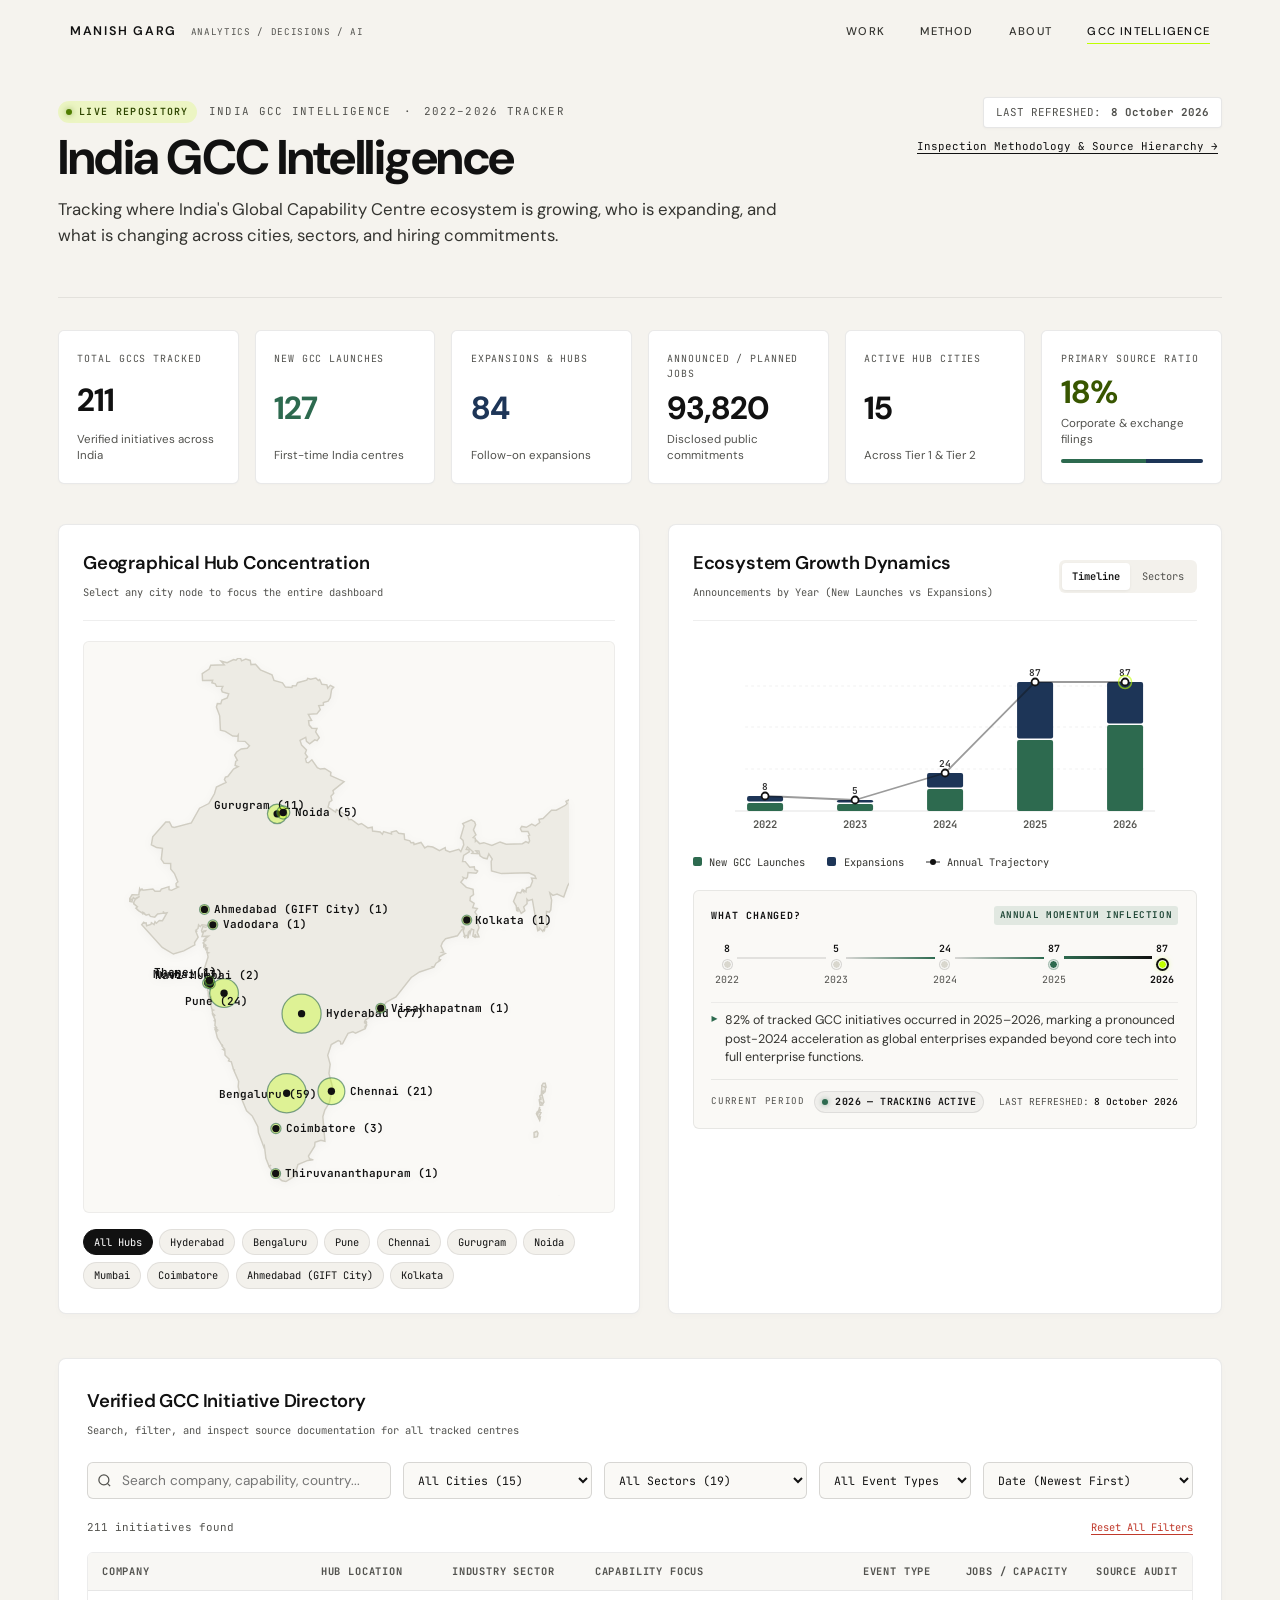
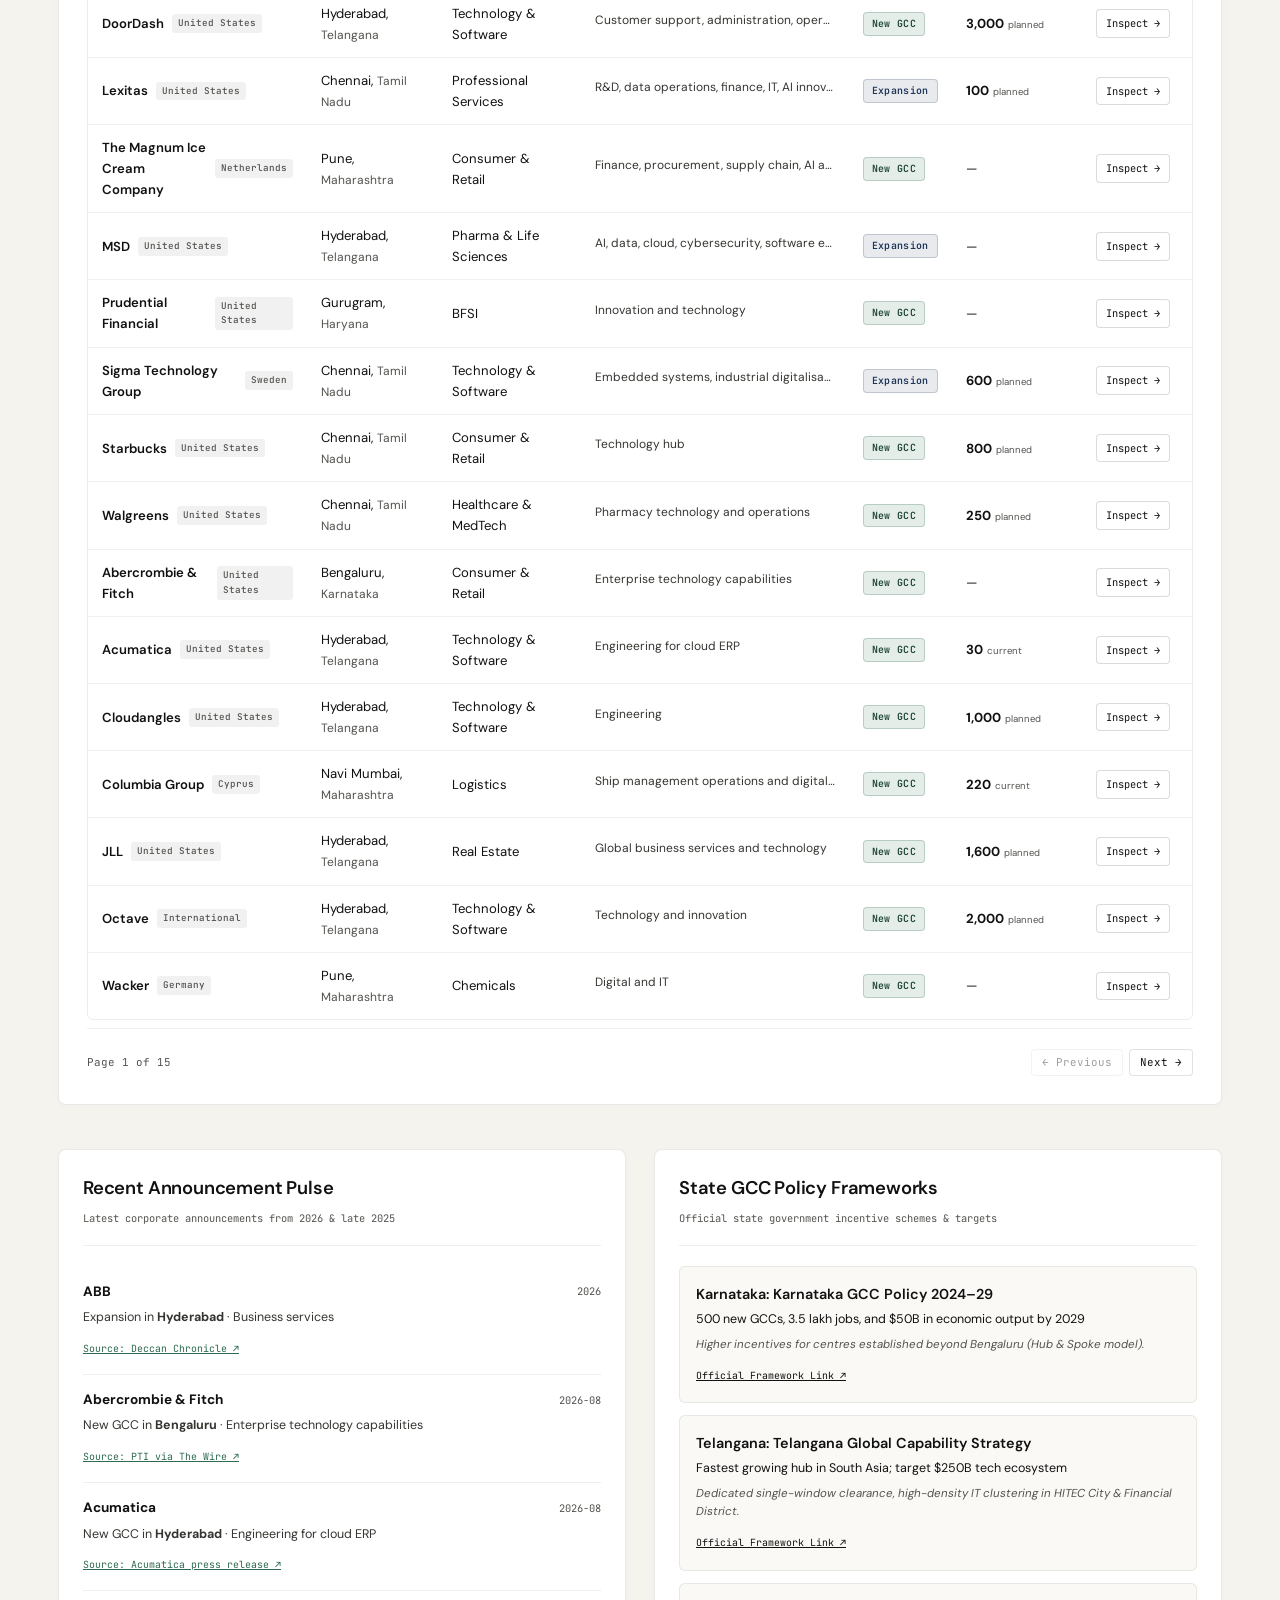
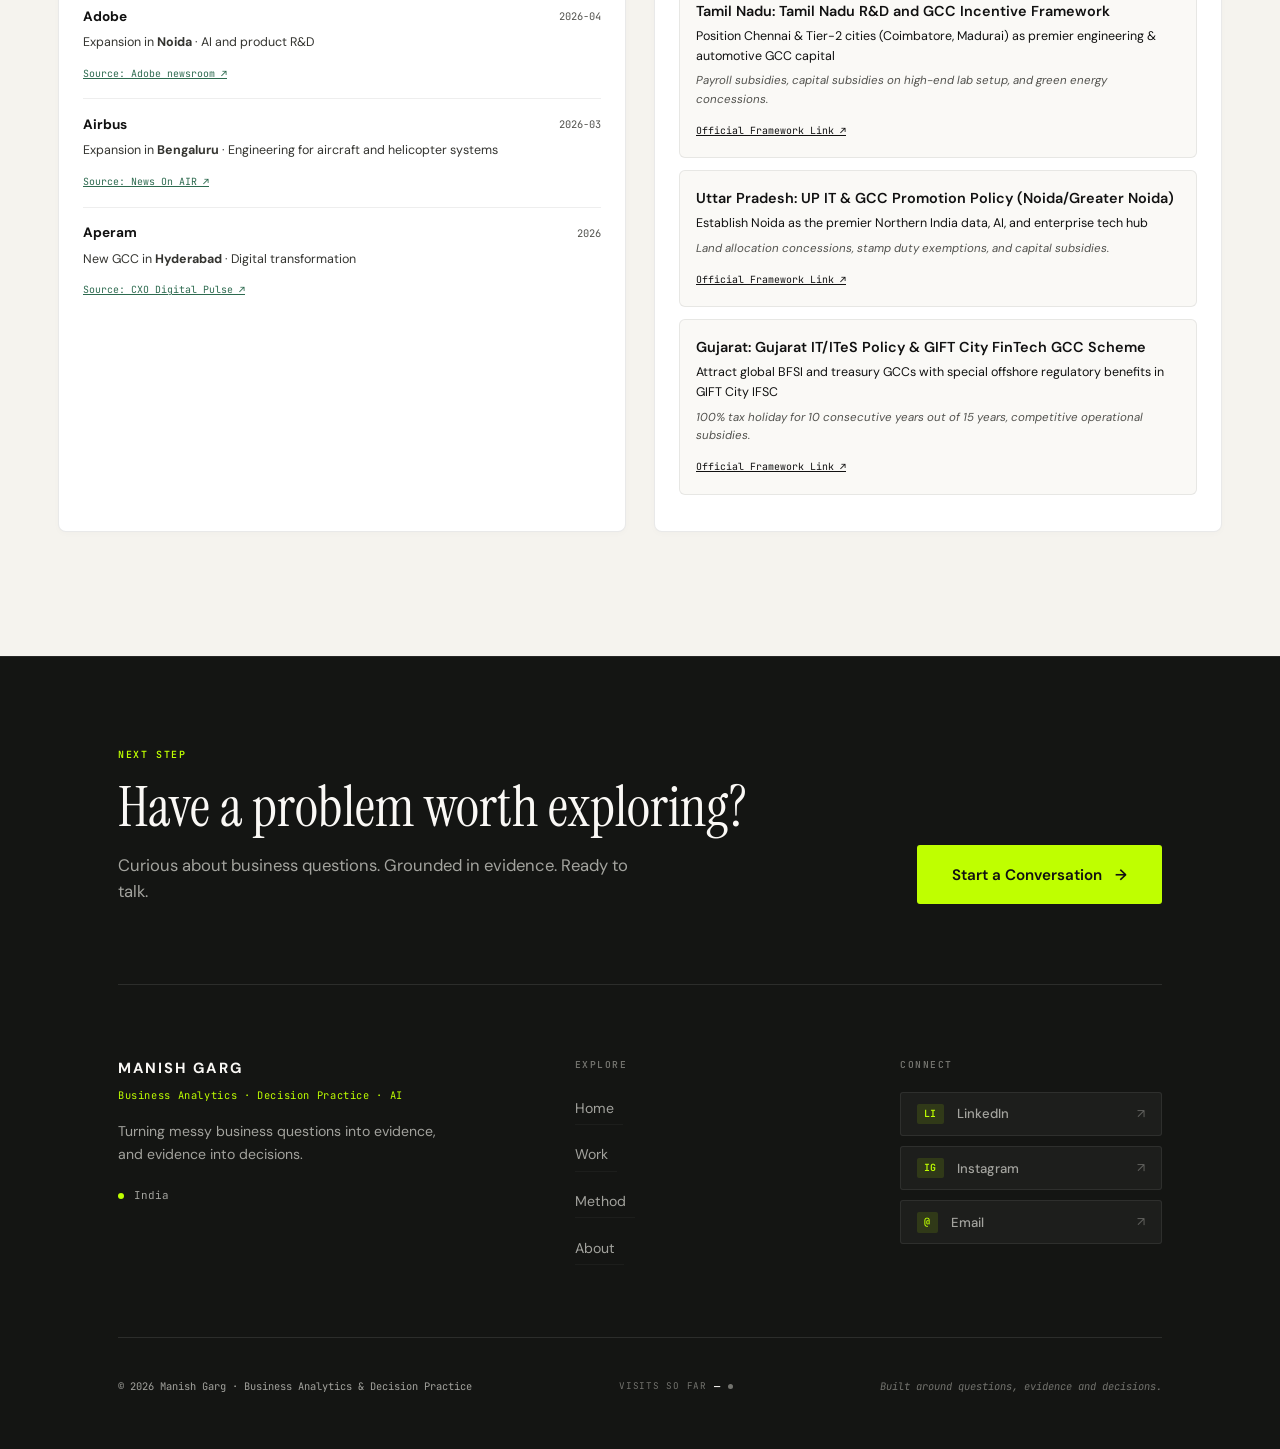
==== gcc-tracker/index.html @ 596c86d4 "Add India GCC Intelligence platform with interactive tracker and automated pipeline" ====
<!DOCTYPE html>
<html lang="en">
<head>
    <meta charset="UTF-8">
    <meta name="viewport" content="width=device-width, initial-scale=1.0">
    <title>India GCC Intelligence | GCC Tracker — Manish Garg</title>
    <meta name="description" content="Explore India's GCC growth, expansion activity, cities, companies, industries and reported hiring through a source-backed intelligence dashboard.">
    <meta name="author" content="Manish Garg">
    <meta property="og:title" content="India GCC Intelligence | GCC Tracker — Manish Garg">
    <meta property="og:description" content="Explore India's GCC growth, expansion activity, cities, companies, industries and reported hiring through a source-backed intelligence dashboard.">
    <meta property="og:type" content="website">

    <!-- Design System Typography -->
    <link rel="preconnect" href="https://fonts.googleapis.com">
    <link rel="preconnect" href="https://fonts.gstatic.com" crossorigin>
    <link href="https://fonts.googleapis.com/css2?family=DM+Sans:ital,opsz,wght@0,9..40,300..700;1,9..40,300..700&family=Instrument+Serif:ital@0;1&family=JetBrains+Mono:wght@400;500;600&display=swap" rel="stylesheet">

    <!-- Global Portfolio Tokens & Navigation -->
    <link rel="stylesheet" href="../styles.css?v=2.2">
    <!-- Scoped GCC Intelligence Product Stylesheet -->
    <link rel="stylesheet" href="gcc-tracker.css">
</head>
<body data-page="gcc-tracker">

    <!-- ===== NAVIGATION ===== -->
    <nav class="nav" id="nav" role="navigation" aria-label="Main navigation">
        <div class="nav-inner">
            <div class="nav-brand">
                <a href="../index.html" class="nav-name">MANISH GARG</a>
                <span class="nav-tag">ANALYTICS / DECISIONS / AI</span>
            </div>
            <button class="nav-toggle" id="navToggle" aria-label="Toggle menu" aria-expanded="false">
                <span></span><span></span>
            </button>
            <div class="nav-links" id="navLinks">
                <a href="../work.html" class="nav-link" data-page="work">WORK</a>
                <a href="../method.html" class="nav-link" data-page="method">METHOD</a>
                <a href="../about.html" class="nav-link" data-page="about">ABOUT</a>
                <a href="../gcc-tracker.html" class="nav-link active" data-page="gcc-tracker" aria-current="page">GCC INTELLIGENCE</a>
            </div>
        </div>
    </nav>

    <!-- ===== GCC INTELLIGENCE DASHBOARD ===== -->
    <main class="gcc-page">
        <div class="gcc-shell">
            
            <!-- Dashboard Header -->
            <header class="gcc-header">
                <div class="gcc-header-top">
                    <div>
                        <div class="gcc-kicker-group">
                            <span class="gcc-beacon">
                                <span class="gcc-beacon-dot"></span>
                                LIVE REPOSITORY
                            </span>
                            <span>INDIA GCC INTELLIGENCE</span>
                            <span>·</span>
                            <span>2022–2026 TRACKER</span>
                        </div>
                        <h1 class="gcc-title">India GCC Intelligence</h1>
                        <p class="gcc-lead">
                            Tracking where India's Global Capability Centre ecosystem is growing, who is expanding, and what is changing across cities, sectors, and hiring commitments.
                        </p>
                    </div>

                    <div class="gcc-header-meta">
                        <div class="gcc-refresh-badge">
                            <span>LAST REFRESHED:</span>
                            <strong id="gccRefreshDate">8 October 2026</strong>
                        </div>
                        <button type="button" class="gcc-transparency-btn" id="gccOpenMethodBtn">
                            Inspection Methodology & Source Hierarchy →
                        </button>
                    </div>
                </div>
            </header>

            <!-- Executive KPI Area -->
            <section class="gcc-kpi-grid" aria-label="Executive Key Performance Indicators">
                <div class="gcc-kpi-card">
                    <span class="gcc-kpi-label">Total GCCs Tracked</span>
                    <div class="gcc-kpi-num" id="gccKpiTotal">—</div>
                    <span class="gcc-kpi-sub">Verified initiatives across India</span>
                </div>

                <div class="gcc-kpi-card">
                    <span class="gcc-kpi-label">New GCC Launches</span>
                    <div class="gcc-kpi-num" id="gccKpiNew" style="color: #2D6A4F;">—</div>
                    <span class="gcc-kpi-sub">First-time India centres</span>
                </div>

                <div class="gcc-kpi-card">
                    <span class="gcc-kpi-label">Expansions & Hubs</span>
                    <div class="gcc-kpi-num" id="gccKpiExpansion" style="color: #1D3557;">—</div>
                    <span class="gcc-kpi-sub">Follow-on expansions</span>
                </div>

                <div class="gcc-kpi-card">
                    <span class="gcc-kpi-label">Announced / Planned Jobs</span>
                    <div class="gcc-kpi-num" id="gccKpiJobs">—</div>
                    <span class="gcc-kpi-sub">Disclosed public commitments</span>
                </div>

                <div class="gcc-kpi-card">
                    <span class="gcc-kpi-label">Active Hub Cities</span>
                    <div class="gcc-kpi-num" id="gccKpiCities">—</div>
                    <span class="gcc-kpi-sub">Across Tier 1 & Tier 2</span>
                </div>

                <div class="gcc-kpi-card">
                    <span class="gcc-kpi-label">Primary Source Ratio</span>
                    <div class="gcc-kpi-num" id="gccKpiPrimary" style="color: #385600;">—</div>
                    <span class="gcc-kpi-sub">Corporate & exchange filings</span>
                    <div class="gcc-kpi-ratio-bar">
                        <div class="gcc-kpi-ratio-fill-new" id="gccKpiRatioBarNew" style="width: 50%;"></div>
                        <div class="gcc-kpi-ratio-fill-exp" id="gccKpiRatioBarExp" style="width: 50%;"></div>
                    </div>
                </div>
            </section>

            <!-- Two-Column Workstation: India Map + Ecosystem Dynamics -->
            <section class="gcc-analytics-grid">
                
                <!-- Left: India Hub Map -->
                <div class="gcc-panel">
                    <div class="gcc-panel-header">
                        <div>
                            <h2 class="gcc-panel-title">Geographical Hub Concentration</h2>
                            <span class="gcc-panel-subtitle">Select any city node to focus the entire dashboard</span>
                        </div>
                    </div>

                    <div class="gcc-map-wrapper" id="gccMapWrapper">
                        <!-- Dynamic SVG Map Injected by JS -->
                    </div>

                    <div class="gcc-city-pill-list" id="gccCityPills">
                        <!-- Dynamic City Filter Pills -->
                    </div>
                </div>

                <!-- Right: Ecosystem Growth Over Time & Sector Dynamics -->
                <div class="gcc-panel">
                    <div class="gcc-panel-header">
                        <div>
                            <h2 class="gcc-panel-title">Ecosystem Growth Dynamics</h2>
                            <span class="gcc-panel-subtitle" id="gccChartSubtitle">Announcements by Year (New Launches vs Expansions)</span>
                        </div>
                        <div class="gcc-chart-tabs">
                            <button type="button" class="gcc-chart-tab is-active" id="gccTabYears">Timeline</button>
                            <button type="button" class="gcc-chart-tab" id="gccTabSectors">Sectors</button>
                        </div>
                    </div>

                    <div class="gcc-chart-container" id="gccChartContainer">
                        <!-- Dynamic Chart Rendered by JS -->
                    </div>
                </div>

            </section>

            <!-- Searchable Company Directory & Filters -->
            <section class="gcc-directory-section" aria-label="Company Directory & Searchable Filter Panel">
                <div class="gcc-panel-header" style="border-bottom: none; padding-bottom: 0;">
                    <div>
                        <h2 class="gcc-panel-title">Verified GCC Initiative Directory</h2>
                        <span class="gcc-panel-subtitle">Search, filter, and inspect source documentation for all tracked centres</span>
                    </div>
                </div>

                <div class="gcc-filter-bar">
                    <div class="gcc-search-input-wrap">
                        <svg class="gcc-search-icon" viewBox="0 0 24 24" fill="none" stroke="currentColor" stroke-width="2" aria-hidden="true">
                            <circle cx="11" cy="11" r="8"></circle>
                            <line x1="21" y1="21" x2="16.65" y2="16.65"></line>
                        </svg>
                        <input type="text" class="gcc-search-input" id="gccSearchInput" placeholder="Search company, capability, country..." aria-label="Search companies">
                    </div>

                    <select class="gcc-select" id="gccCitySelect" aria-label="Filter by City">
                        <option value="ALL">All Cities</option>
                    </select>

                    <select class="gcc-select" id="gccSectorSelect" aria-label="Filter by Sector">
                        <option value="ALL">All Sectors</option>
                    </select>

                    <select class="gcc-select" id="gccEventTypeSelect" aria-label="Filter by Event Type">
                        <option value="ALL">All Event Types</option>
                        <option value="New GCC">New GCC Launch</option>
                        <option value="Expansion">Expansion</option>
                    </select>

                    <select class="gcc-select" id="gccSortSelect" aria-label="Sort records">
                        <option value="date-desc">Date (Newest First)</option>
                        <option value="date-asc">Date (Oldest First)</option>
                        <option value="company-asc">Company (A to Z)</option>
                        <option value="jobs-desc">Disclosed Jobs (Highest)</option>
                    </select>
                </div>

                <div class="gcc-filter-meta">
                    <span id="gccResultCount">Loading initiatives…</span>
                    <button type="button" class="gcc-reset-btn" id="gccResetBtn">Reset All Filters</button>
                </div>

                <!-- Data Table -->
                <div class="gcc-table-wrapper">
                    <table class="gcc-table">
                        <thead>
                            <tr>
                                <th>Company</th>
                                <th>Hub Location</th>
                                <th>Industry Sector</th>
                                <th>Capability Focus</th>
                                <th>Event Type</th>
                                <th>Jobs / Capacity</th>
                                <th>Source Audit</th>
                            </tr>
                        </thead>
                        <tbody id="gccTableBody">
                            <!-- Injected by JS -->
                        </tbody>
                    </table>
                </div>

                <!-- Table Pagination -->
                <div class="gcc-pagination-bar">
                    <span id="gccPageIndicator">Page 1 of 1</span>
                    <div class="gcc-page-btns">
                        <button type="button" class="gcc-page-btn" id="gccPagePrev" disabled>← Previous</button>
                        <button type="button" class="gcc-page-btn" id="gccPageNext">Next →</button>
                    </div>
                </div>
            </section>

            <!-- Bottom Intelligence Stream: Recent Announcements & State Policies -->
            <section class="gcc-info-split">
                
                <!-- Recent Announcements Feed -->
                <div class="gcc-panel">
                    <div class="gcc-panel-header">
                        <div>
                            <h2 class="gcc-panel-title">Recent Announcement Pulse</h2>
                            <span class="gcc-panel-subtitle">Latest corporate announcements from 2026 & late 2025</span>
                        </div>
                    </div>
                    <div id="gccAnnouncementsList">
                        <!-- Injected by JS -->
                    </div>
                </div>

                <!-- State GCC Policies -->
                <div class="gcc-panel">
                    <div class="gcc-panel-header">
                        <div>
                            <h2 class="gcc-panel-title">State GCC Policy Frameworks</h2>
                            <span class="gcc-panel-subtitle">Official state government incentive schemes & targets</span>
                        </div>
                    </div>
                    <div id="gccPoliciesList">
                        <!-- Injected by JS -->
                    </div>
                </div>

            </section>

        </div>
    </main>

    <!-- Company Detail Slide-Over Modal -->
    <div class="gcc-modal-backdrop" id="gccModalBackdrop" role="dialog" aria-modal="true" aria-label="Company GCC Details">
        <div class="gcc-modal-drawer">
            <button type="button" class="gcc-modal-close-btn" id="gccModalCloseBtn" aria-label="Close detail modal">✕</button>
            <div id="gccModalContent">
                <!-- Injected by JS -->
            </div>
        </div>
    </div>

    <!-- Methodology & Transparency Modal -->
    <div class="gcc-modal-backdrop" id="gccMethodModal" role="dialog" aria-modal="true" aria-label="Methodology and Source Standards">
        <div class="gcc-method-modal">
            <div style="display: flex; justify-content: space-between; align-items: flex-start; margin-bottom: 1.25rem;">
                <h2 style="font-family: var(--sans); font-size: 1.4rem; font-weight: 700;">Methodology & Source Standards</h2>
                <button type="button" class="gcc-modal-close-btn" id="gccMethodModalClose" aria-label="Close modal">✕</button>
            </div>
            
            <div style="font-size: 0.85rem; color: var(--muted); line-height: 1.6; display: flex; flex-direction: column; gap: 1rem;">
                <div>
                    <strong style="color: var(--ink);">What Qualifies as a GCC:</strong>
                    <p>An entity owned or contracted by a company headquartered outside India that performs high-value engineering, product development, R&D, finance, or strategic operations for its own global organisation.</p>
                </div>

                <div>
                    <strong style="color: var(--ink);">Disclosed Headcount vs. Planned Hires:</strong>
                    <p>Figures reflect public management commitments and reported plans from official press releases or verified news outlets. Planned hiring targets are explicitly distinguished from current stationed headcount.</p>
                </div>

                <div>
                    <strong style="color: var(--ink);">Source Verification Hierarchy:</strong>
                    <ul style="margin-left: 1rem; list-style: disc;">
                        <li><strong>Verified Primary:</strong> Stock exchange disclosures (NSE/BSE/SEC), official company newsrooms, and investor portals.</li>
                        <li><strong>Verified News:</strong> Reputable national business press (Reuters, The Economic Times, The Hindu, Business Standard, TechCrunch).</li>
                        <li><strong>Secondary Research:</strong> Validated industry association roundups and commercial leasing filings.</li>
                    </ul>
                </div>

                <div>
                    <strong style="color: var(--ink);">Automated Data Refresh Pipeline:</strong>
                    <p>Repository data is processed via automated GitHub Actions twice daily (06:00 & 18:00 UTC). Incoming items are schema-validated, normalised, and deduplicated prior to commit.</p>
                </div>
            </div>
        </div>
    </div>

    <!-- ===== SHARED FOOTER / LOWER NAVIGATION (CONSISTENT ACROSS ALL PAGES) ===== -->
    <footer class="site-footer" id="siteFooter" role="contentinfo">
        <div class="footer-container">
            
            <!-- Top Hero Banner / Closing Call to Action -->
            <div class="footer-hero" data-animate="fade-up">
                <div class="footer-headline-group">
                    <span class="footer-kicker">NEXT STEP</span>
                    <h2 class="footer-headline">Have a problem worth exploring?</h2>
                    <p class="footer-lead">
                        Curious about business questions. Grounded in evidence. Ready to talk.
                    </p>
                </div>
                <div class="footer-cta-wrap">
                    <a href="mailto:garg38396@gmail.com" class="footer-cta-btn" id="footerContactBtn" data-config-link="email">
                        <span>Start a Conversation</span>
                        <span class="footer-cta-arrow" aria-hidden="true">→</span>
                    </a>
                </div>
            </div>

            <!-- Middle / 3-Column Main Grid -->
            <div class="footer-main-grid">
                
                <!-- Brand & Positioning -->
                <div class="footer-brand-col">
                    <a href="../index.html" class="footer-brand-title">MANISH GARG</a>
                    <p class="footer-brand-tag">Business Analytics · Decision Practice · AI</p>
                    <p class="footer-brand-desc">
                        Turning messy business questions into evidence, and evidence into decisions.
                    </p>
                    <div class="footer-location">
                        <span class="loc-dot" aria-hidden="true"></span>
                        <span>India</span>
                    </div>
                </div>

                <!-- Navigation Links -->
                <div class="footer-nav-col">
                    <span class="footer-col-label">EXPLORE</span>
                    <ul class="footer-links">
                        <li><a href="../index.html" class="footer-link" data-page="home">Home <span class="f-arrow" aria-hidden="true">→</span></a></li>
                        <li><a href="../work.html" class="footer-link" data-page="work">Work <span class="f-arrow" aria-hidden="true">→</span></a></li>
                        <li><a href="../method.html" class="footer-link" data-page="method">Method <span class="f-arrow" aria-hidden="true">→</span></a></li>
                        <li><a href="../about.html" class="footer-link" data-page="about">About <span class="f-arrow" aria-hidden="true">→</span></a></li>
                    </ul>
                </div>

                <!-- Direct Social & Contact Tabs -->
                <div class="footer-contact-col">
                    <span class="footer-col-label">CONNECT</span>
                    <ul class="footer-social-tabs">
                        <li>
                            <a href="https://www.linkedin.com/in/manish-garg-51b072228" target="_blank" rel="noopener noreferrer" class="social-tab" data-config-link="linkedin" aria-label="LinkedIn profile">
                                <span class="social-icon">LI</span>
                                <span class="social-name">LinkedIn</span>
                                <span class="social-arrow" aria-hidden="true">↗</span>
                            </a>
                        </li>
                        <li>
                            <a href="https://www.instagram.com/" target="_blank" rel="noopener noreferrer" class="social-tab" data-config-link="instagram" aria-label="Instagram profile">
                                <span class="social-icon">IG</span>
                                <span class="social-name">Instagram</span>
                                <span class="social-arrow" aria-hidden="true">↗</span>
                            </a>
                        </li>
                        <li>
                            <a href="mailto:garg38396@gmail.com" class="social-tab" data-config-link="email" aria-label="Email Manish Garg">
                                <span class="social-icon">@</span>
                                <span class="social-name">Email</span>
                                <span class="social-arrow" aria-hidden="true">↗</span>
                            </a>
                        </li>
                    </ul>
                </div>

            </div>

            <!-- Bottom Bar / Legal & Attribution -->
            <div class="footer-bottom-bar">
                <span class="footer-copyright">© 2026 Manish Garg · Business Analytics & Decision Practice</span>
                <div class="footer-visitor-counter" id="visitorCounter" aria-label="Site visits so far">
                    <span class="counter-label">VISITS SO FAR</span>
                    <span class="counter-val" id="visitorCountVal">—</span>
                    <span class="counter-dot" aria-hidden="true"></span>
                </div>
                <span class="footer-credo">Built around questions, evidence and decisions.</span>
            </div>

        </div>
    </footer>

    <!-- Shared Navigation & Dynamic Scripts -->
    <script src="../script.js?v=2.2"></script>
    <!-- Isolated GCC Intelligence Application -->
    <script src="gcc-tracker.js"></script>
</body>
</html>
---- styles.css ----
/* =============================================================
   MANISH GARG — REFRAME
   Complete Design System
   ============================================================= */

/* ---- TOKENS ---- */
:root {
    --bg:         #F5F3EE;
    --bg-dim:     rgba(245, 243, 238, 0.92);
    --ink:        #111111;
    --ink-50:     rgba(17,17,17,0.55);
    --ink-20:     rgba(17,17,17,0.22);
    --ink-08:     rgba(17,17,17,0.10);
    --ink-04:     rgba(17,17,17,0.05);
    --muted:      #343430;
    --light:      #52524E;
    --accent:     #BFFF00;
    --accent-dim: rgba(191,255,0,0.14);
    --accent-mid: rgba(191,255,0,0.38);
    --neg:        #D64545;

    /* Distinctive Shared Footer Tokens */
    --footer-bg:       #141513;
    --footer-ink:      #FAF8F5;
    --footer-muted:    #A3A39E;
    --footer-light:    #73736E;
    --footer-border:   rgba(255, 255, 255, 0.10);
    --footer-hover:    rgba(255, 255, 255, 0.05);

    --serif:  'Instrument Serif', Georgia, serif;
    --sans:   'DM Sans', system-ui, sans-serif;
    --mono:   'JetBrains Mono', 'Consolas', monospace;

    --ease:   cubic-bezier(0.16, 1, 0.3, 1);
    --ease-o: cubic-bezier(0, 0, 0.2, 1);
    --dur:    0.7s;

    --contain: 1140px;
    --narrow:  780px;
    --gutter:  clamp(1.25rem, 4vw, 3rem);
}

/* ---- RESET ---- */
*,*::before,*::after{margin:0;padding:0;box-sizing:border-box}
html{font-size:16px;scroll-behavior:smooth;-webkit-font-smoothing:antialiased;-moz-osx-font-smoothing:grayscale}
body{font-family:var(--sans);background:var(--bg);color:var(--ink);line-height:1.6;overflow-x:hidden}
img,svg{display:block;max-width:100%}
a{color:inherit;text-decoration:none}
button{font:inherit;color:inherit;background:none;border:none;cursor:pointer}
ul{list-style:none}
::selection{background:var(--accent);color:var(--ink)}
:focus-visible{outline:2px solid var(--accent);outline-offset:3px}

/* =============================================================
   NAVIGATION
   ============================================================= */
.nav{position:fixed;top:0;left:0;right:0;z-index:100;padding:1.4rem var(--gutter);transition:background .5s var(--ease),padding .35s var(--ease),border-color .5s}
.nav.scrolled{background:rgba(245,243,238,0.94);backdrop-filter:blur(14px);-webkit-backdrop-filter:blur(14px);padding:.9rem var(--gutter);border-bottom:1px solid var(--ink-08)}
.nav-inner{max-width:var(--contain);margin:0 auto;display:flex;align-items:center;justify-content:space-between}
.nav-brand{display:flex;align-items:baseline;gap:.85rem}
.nav-name{font-weight:600;font-size:.78rem;letter-spacing:.14em;color:var(--ink)}
.nav-tag{font-family:var(--mono);font-size:.58rem;letter-spacing:.07em;color:var(--light)}
.nav-links{display:flex;gap:2.2rem}
.nav-link{font-size:.7rem;font-weight:500;letter-spacing:.11em;color:var(--muted);position:relative;transition:color .3s}
.nav-link::after{content:'';position:absolute;bottom:-3px;left:0;width:0;height:1px;background:var(--accent);transition:width .35s var(--ease)}
.nav-link:hover{color:var(--ink)}
.nav-link:hover::after{width:100%}
.nav-link.active,
body[data-page="work"] .nav-link[data-page="work"],
body[data-page="method"] .nav-link[data-page="method"],
body[data-page="about"] .nav-link[data-page="about"]{
    color:var(--ink);
}
.nav-link.active::after,
body[data-page="work"] .nav-link[data-page="work"]::after,
body[data-page="method"] .nav-link[data-page="method"]::after,
body[data-page="about"] .nav-link[data-page="about"]::after{
    width:100%;
}
.nav-toggle{display:none;flex-direction:column;gap:5px;padding:4px}
.nav-toggle span{display:block;width:18px;height:1.5px;background:var(--ink);transition:transform .3s,opacity .3s}

/* =============================================================
   HOME HERO (Editorial Identity & Elevated Project Collage)
   ============================================================= */
.home-hero{
    position:relative;
    min-height:92vh;
    padding:calc(5rem + 5vh) var(--gutter) 5vh;
    display:flex;
    align-items:center;
    overflow:hidden;
}

.hero-ambient-grid{
    position:absolute;
    inset:0;
    pointer-events:none;
    z-index:0;
    background-image:
        linear-gradient(to right,rgba(26,26,26,0.035) 1px,transparent 1px),
        linear-gradient(to bottom,rgba(26,26,26,0.035) 1px,transparent 1px);
    background-size:48px 48px;
    mask-image:radial-gradient(ellipse 80% 60% at 50% 40%,#000 30%,transparent 75%);
    -webkit-mask-image:radial-gradient(ellipse 80% 60% at 50% 40%,#000 30%,transparent 75%);
}

.hero-shell{
    max-width:var(--contain);
    width:100%;
    margin:0 auto;
    position:relative;
    z-index:2;
}

.hero-layout{
    display:grid;
    grid-template-columns:1.05fr 0.95fr;
    gap:clamp(2rem,4vw,4rem);
    align-items:center;
}

/* --- Left: Editorial Column --- */
.hero-editorial{
    display:flex;
    flex-direction:column;
    z-index:3;
}

.hero-badge{
    display:inline-flex;
    align-items:center;
    gap:.6rem;
    font-family:var(--mono);
    font-size:.62rem;
    letter-spacing:.12em;
    color:var(--muted);
    padding:.35rem .85rem;
    border:1px solid var(--ink-08);
    border-radius:100px;
    background:rgba(255,255,255,0.6);
    margin-bottom:1.25rem;
    align-self:flex-start;
}

.badge-pulse{
    width:6px;
    height:6px;
    border-radius:50%;
    background:var(--accent);
    box-shadow:0 0 0 3px var(--accent-dim);
}

.hero-identity{
    margin-bottom:.8rem;
}

.hero-kicker{
    font-family:var(--mono);
    font-size:.82rem;
    font-weight:600;
    letter-spacing:.14em;
    color:var(--ink);
    display:block;
}

.hero-discipline{
    font-family:var(--mono);
    font-size:.68rem;
    letter-spacing:.06em;
    color:var(--muted);
    display:block;
    margin-top:.2rem;
}

.hero-title{
    font-family:var(--serif);
    font-size:clamp(2.5rem,4.8vw,4.4rem);
    font-weight:400;
    line-height:1.12;
    color:var(--ink);
    letter-spacing:-.02em;
    margin-bottom:1.4rem;
}

.title-em{
    font-style:italic;
    text-decoration:underline;
    text-decoration-color:var(--accent);
    text-underline-offset:6px;
    text-decoration-thickness:3px;
}

.hero-manifesto{
    font-size:clamp(1rem,1.35vw,1.15rem);
    color:var(--muted);
    line-height:1.65;
    max-width:540px;
    margin-bottom:2.2rem;
}

.hero-cta-group{
    display:flex;
    flex-wrap:wrap;
    gap:.9rem;
    margin-bottom:2.8rem;
}

.hero-quiet-note{
    display:flex;
    align-items:center;
    gap:.65rem;
    font-family:var(--mono);
    font-size:.72rem;
    color:var(--muted);
    padding-top:1.5rem;
    border-top:1px solid var(--ink-08);
    line-height:1.4;
    min-height:3.2rem;
}

.quiet-dot{
    width:6px;
    height:6px;
    border-radius:50%;
    background:var(--accent);
    flex-shrink:0;
}

.proof-ticker{
    display:inline-block;
    transition:opacity .35s ease,transform .35s ease;
}

.proof-ticker.fading{
    opacity:0;
    transform:translateY(3px);
}

/* --- Right: Elevated Project Collage --- */
.hero-collage-stage{
    position:relative;
    perspective:1200px;
}

.collage-canvas{
    position:relative;
    height:540px;
    width:100%;
    transform-style:preserve-3d;
    transition:transform .3s ease-out;
}

.artefact-card{
    position:absolute;
    width:clamp(280px,26vw,340px);
    padding:1.4rem 1.45rem;
    background:#FAF9F5;
    border:1px solid rgba(26,26,26,0.12);
    border-radius:4px;
    box-shadow:0 12px 32px rgba(26,26,26,0.06),0 2px 6px rgba(26,26,26,0.04);
    transition:transform .4s var(--ease),box-shadow .4s var(--ease),border-color .4s;
    cursor:pointer;
    display:flex;
    flex-direction:column;
    gap:.85rem;
    text-decoration:none;
}

.artefact-card:hover{
    transform:translateY(-10px) scale(1.03) translateZ(60px) !important;
    z-index:25 !important;
    border-color:var(--accent);
    box-shadow:0 24px 48px rgba(26,26,26,0.14),0 0 0 2px var(--accent-dim);
}

/* 3 Selected Artefacts Placement */
.card-wva{
    top:15px;
    left:10px;
    transform:rotate(-2deg) translateZ(25px);
    z-index:3;
}

.card-vicgoods{
    top:100px;
    right:12px;
    transform:rotate(2.5deg) translateZ(45px);
    z-index:4;
}

.card-alpine{
    bottom:25px;
    left:35px;
    transform:rotate(-1deg) translateZ(35px);
    z-index:5;
}

.artefact-header{
    display:flex;
    justify-content:space-between;
    align-items:center;
    gap:.5rem;
}

.artefact-tag{
    font-family:var(--mono);
    font-size:.55rem;
    letter-spacing:.08em;
    color:var(--light);
}

.artefact-badge{
    font-family:var(--mono);
    font-size:.55rem;
    color:var(--ink);
    background:rgba(26,26,26,0.05);
    padding:.15rem .45rem;
    border-radius:2px;
}

.artefact-name{
    font-family:var(--sans);
    font-size:1.05rem;
    font-weight:600;
    color:var(--ink);
    margin-bottom:.35rem;
    line-height:1.35;
}

.artefact-summary{
    font-size:.78rem;
    color:var(--muted);
    line-height:1.45;
    margin-bottom:.65rem;
}

.artefact-kpi{
    display:flex;
    align-items:baseline;
    gap:.5rem;
    margin-bottom:.65rem;
}

.kpi-num{
    font-family:var(--mono);
    font-size:1.25rem;
    font-weight:600;
    color:var(--ink);
}

.kpi-desc{
    font-size:.72rem;
    color:var(--muted);
}

.artefact-chart{
    padding:.75rem .6rem .5rem;
    background:rgba(26,26,26,0.025);
    border:1px solid rgba(26,26,26,0.04);
    border-radius:2px;
}

.mini-chart{
    width:100%;
    height:50px;
}

.chart-legend{
    display:flex;
    justify-content:space-between;
    align-items:center;
    font-family:var(--mono);
    font-size:.58rem;
    color:var(--muted);
    margin-top:.35rem;
}

.legend-delta{
    color:var(--ink);
    font-weight:600;
}

.artefact-footer{
    display:flex;
    justify-content:space-between;
    align-items:center;
    font-size:.72rem;
    font-weight:500;
    color:var(--muted);
    border-top:1px solid rgba(26,26,26,0.06);
    padding-top:.6rem;
    transition:color .3s;
}

.artefact-card:hover .artefact-footer{
    color:var(--ink);
}

.artefact-arrow{
    transition:transform .3s var(--ease);
}

.artefact-card:hover .artefact-arrow{
    transform:translateX(3px);
    color:var(--ink);
}

.collage-caption{
    display:flex;
    align-items:center;
    justify-content:center;
    gap:.5rem;
    font-family:var(--mono);
    font-size:.62rem;
    color:var(--light);
    margin-top:1.5rem;
    text-align:center;
}

.caption-dot{
    width:5px;
    height:5px;
    border-radius:50%;
    background:var(--accent);
}

/* =============================================================
   PAGE HERO (Subpages: Work, Method, About)
   ============================================================= */
.page-hero{
    padding-top:calc(5.5rem + 4vh);
    padding-bottom:2vh;
    border-bottom:1px solid var(--ink-08);
}
.page-title{
    font-family:var(--serif);
    font-size:clamp(2.8rem,6vw,4.6rem);
    font-weight:400;
    line-height:1.1;
    letter-spacing:-.02em;
    color:var(--ink);
    margin-bottom:.6rem;
}
.page-subtitle{
    font-size:clamp(1rem,1.8vw,1.2rem);
    color:var(--muted);
    max-width:620px;
    line-height:1.5;
}

/* =============================================================
   HOME NAVIGATION (Multi-page Gateway)
/* =============================================================
   SECTION 2: "WHAT ARE YOU TRYING TO MAKE SENSE OF?"
   ============================================================= */
.sense-section{
    border-top:1px solid var(--ink-08);
    background:rgba(255,255,255,0.25);
    padding:10vh 0;
}
.section-header-editorial{
    margin-bottom:3.5rem;
}
.section-kicker{
    font-family:var(--mono);
    font-size:.62rem;
    letter-spacing:.16em;
    text-transform:uppercase;
    color:var(--light);
    display:block;
    margin-bottom:.6rem;
}
.section-display-title{
    font-family:var(--serif);
    font-size:clamp(2rem,3.8vw,3.2rem);
    font-weight:400;
    line-height:1.2;
    color:var(--ink);
    margin-bottom:.8rem;
}
.section-lead-copy{
    font-size:clamp(.95rem,1.2vw,1.1rem);
    color:var(--muted);
    max-width:640px;
    line-height:1.6;
}

.sense-workspace{
    display:grid;
    grid-template-columns:1fr 1.25fr;
    gap:2.8rem;
    align-items:start;
}

.sense-selector-list{
    display:flex;
    flex-direction:column;
    gap:.65rem;
}

.sense-choice{
    display:flex;
    align-items:center;
    gap:1.2rem;
    padding:1.25rem 1.4rem;
    border:1px solid var(--ink-08);
    background:rgba(255,255,255,0.45);
    border-radius:3px;
    cursor:pointer;
    text-align:left;
    transition:all .35s var(--ease);
}

.sense-choice:hover{
    background:#FAF9F5;
    border-color:var(--ink-20);
    transform:translateX(4px);
}

.sense-choice.active{
    background:#FAF9F5;
    border-color:var(--accent);
    box-shadow:inset 4px 0 0 var(--accent),0 8px 24px rgba(0,0,0,0.04);
}

.choice-num{
    font-family:var(--mono);
    font-size:.68rem;
    color:var(--light);
    font-weight:500;
}

.sense-choice.active .choice-num{
    color:var(--ink);
    font-weight:600;
}

.choice-body{
    flex:1;
}

.choice-title{
    font-family:var(--sans);
    font-size:.95rem;
    font-weight:600;
    color:var(--ink);
    line-height:1.35;
    display:block;
}

.choice-tag{
    font-family:var(--mono);
    font-size:.62rem;
    color:var(--muted);
    margin-top:.25rem;
    display:block;
}

.choice-arrow{
    font-size:1rem;
    color:var(--light);
    margin-left:auto;
    transition:transform .3s var(--ease),color .3s;
}

.sense-choice:hover .choice-arrow{
    color:var(--ink);
    transform:translateX(3px);
}

.sense-choice.active .choice-arrow{
    color:var(--ink);
    transform:translateX(5px);
}

/* Response Panel */
.sense-response-panel{
    position:sticky;
    top:5.5rem;
}

.response-card{
    padding:2.8rem 2.6rem;
    background:#FAF9F5;
    border:1px solid var(--ink-08);
    border-radius:4px;
    box-shadow:0 8px 30px rgba(0,0,0,0.035);
    transition:opacity .25s ease,transform .25s ease;
}

.response-header{
    display:flex;
    justify-content:space-between;
    align-items:center;
    margin-bottom:1.2rem;
    flex-wrap:wrap;
    gap:.5rem;
}

.response-badge{
    font-family:var(--mono);
    font-size:.65rem;
    letter-spacing:.12em;
    color:var(--ink);
    background:var(--accent-dim);
    border:1px solid var(--accent);
    padding:.25rem .65rem;
    border-radius:2px;
    font-weight:600;
}

.response-subtitle{
    font-family:var(--mono);
    font-size:.62rem;
    color:var(--muted);
}

.response-heading{
    font-family:var(--serif);
    font-size:clamp(1.8rem,2.6vw,2.4rem);
    font-weight:400;
    line-height:1.2;
    color:var(--ink);
    margin-bottom:.9rem;
}

.response-lead{
    font-size:.98rem;
    color:var(--muted);
    line-height:1.65;
    margin-bottom:1.8rem;
}

.response-approach{
    padding:1.4rem 1.6rem;
    background:rgba(26,26,26,0.025);
    border:1px solid rgba(26,26,26,0.05);
    border-radius:3px;
    margin-bottom:1.8rem;
}

.approach-label{
    font-family:var(--mono);
    font-size:.62rem;
    letter-spacing:.12em;
    color:var(--light);
    display:block;
    margin-bottom:.8rem;
    font-weight:500;
}

.approach-list{
    display:flex;
    flex-direction:column;
    gap:.55rem;
    list-style:none;
}

.approach-list li{
    position:relative;
    padding-left:1.2rem;
    font-size:.88rem;
    color:var(--ink);
    line-height:1.5;
}

.approach-list li::before{
    content:"—";
    position:absolute;
    left:0;
    color:var(--muted);
}

.response-evidence-box{
    padding:1.4rem 1.6rem;
    border:1px solid var(--ink-08);
    background:rgba(255,255,255,0.7);
    border-radius:3px;
    display:flex;
    flex-direction:column;
    gap:.5rem;
}

.evidence-box-top{
    display:flex;
    justify-content:space-between;
    align-items:center;
    flex-wrap:wrap;
    gap:.4rem;
}

.evidence-tag{
    font-family:var(--mono);
    font-size:.58rem;
    letter-spacing:.1em;
    color:var(--light);
}

.evidence-name{
    font-family:var(--sans);
    font-size:.92rem;
    font-weight:600;
    color:var(--ink);
}

.evidence-visual-wrap{
    margin:.35rem 0 .5rem;
    padding:.65rem .85rem;
    background:rgba(26,26,26,0.025);
    border:1px solid rgba(26,26,26,0.05);
    border-radius:3px;
    display:flex;
    align-items:center;
    justify-content:center;
}

.frag-chart{
    width:100%;
    height:46px;
    display:block;
}

.evidence-desc{
    font-size:.84rem;
    color:var(--muted);
    line-height:1.5;
}

.evidence-link{
    font-size:.84rem;
    font-weight:600;
    color:var(--ink);
    text-decoration:underline;
    text-decoration-color:var(--accent);
    text-underline-offset:4px;
    margin-top:.4rem;
    transition:color .3s;
}

.evidence-link:hover{
    color:var(--muted);
}

/* =============================================================
   SECTION 3: HOW I APPROACH PROBLEMS (METHOD BRIDGE)
   ============================================================= */
.home-approach-bridge{
    border-top:1px solid var(--ink-08);
    padding:11vh 0;
    text-align:center;
}

.bridge-card{
    max-width:820px;
    margin:0 auto;
    text-align:center;
}

.bridge-quote{
    font-family:var(--serif);
    font-size:clamp(1.8rem,3.2vw,2.6rem);
    font-style:italic;
    color:var(--ink);
    line-height:1.35;
    margin:1rem 0 1.5rem;
}

.bridge-narrative{
    font-size:1rem;
    color:var(--muted);
    line-height:1.65;
    max-width:660px;
    margin:0 auto 2.5rem;
}

.bridge-formula{
    display:inline-flex;
    align-items:center;
    gap:.8rem;
    padding:1rem 1.8rem;
    background:rgba(255,255,255,0.6);
    border:1px solid var(--ink-08);
    border-radius:100px;
    margin-bottom:2.5rem;
}

.formula-pill{
    font-family:var(--mono);
    font-size:.72rem;
    font-weight:600;
    letter-spacing:.08em;
    color:var(--ink);
}

.formula-op{
    font-family:var(--serif);
    font-size:1.2rem;
    color:var(--muted);
}

.formula-pill--result{
    background:var(--ink);
    color:var(--accent);
    padding:.25rem .75rem;
    border-radius:100px;
}

.bridge-cta{
    margin-top:1rem;
}

/* =============================================================
   SECTION 4: GATEWAY CTA (HANDSHAKE)
   ============================================================= */
.home-gateway{
    border-top:1px solid var(--ink-08);
    padding:10vh 0 12vh;
}
.gateway-card{
    max-width:var(--narrow);
    margin:0 auto;
    text-align:center;
}
.gateway-kicker{
    font-family:var(--mono);
    font-size:.62rem;
    letter-spacing:.16em;
    text-transform:uppercase;
    color:var(--light);
    display:block;
    margin-bottom:.8rem;
}
.gateway-title{
    font-family:var(--serif);
    font-size:clamp(2rem,4vw,3.2rem);
    font-weight:400;
    line-height:1.25;
    color:var(--ink);
    margin-bottom:1rem;
}
.gateway-desc{
    font-size:1.05rem;
    color:var(--muted);
    line-height:1.6;
    margin-bottom:2.5rem;
}
.gateway-actions{
    display:flex;
    flex-wrap:wrap;
    justify-content:center;
    gap:1rem;
}
.cta-ghost{
    display:inline-flex;
    align-items:center;
    gap:.6rem;
    padding:.95rem 1.8rem;
    color:var(--ink);
    font-size:.88rem;
    font-weight:500;
    border:1px dashed var(--ink-20);
    border-radius:2px;
    background:transparent;
    transition:all .35s var(--ease);
}
.cta-ghost:hover{
    border-color:var(--accent);
    background:var(--accent-dim);
}

/* =============================================================
   VALUE / OUTCOMES
   ============================================================= */
.section-container{max-width:var(--contain);margin:0 auto;padding:10vh var(--gutter)}
.section-label{font-family:var(--mono);font-size:.6rem;letter-spacing:.15em;text-transform:uppercase;color:var(--light);margin-bottom:.5rem}
.section-heading{font-family:var(--serif);font-size:clamp(1.6rem,3vw,2.6rem);font-weight:400;margin-bottom:3rem}

.value-section{border-top:1px solid var(--ink-08)}

.outcomes{display:flex;flex-direction:column;gap:0}
.outcome{display:flex;align-items:flex-start;gap:1.5rem;padding:1.8rem 1.5rem;text-align:left;border:1px solid transparent;border-bottom:1px solid var(--ink-04);border-radius:2px;transition:all .45s var(--ease);position:relative}
.outcome:last-child{border-bottom:1px solid var(--ink-04)}
.outcome.active{border-color:var(--ink-08);background:rgba(255,255,255,0.5);box-shadow:inset 3px 0 0 var(--accent)}
.outcome:not(.active){cursor:pointer}
.outcome:not(.active):hover{background:rgba(255,255,255,0.3)}
.outcome-num{font-family:var(--mono);font-size:.6rem;color:var(--light);padding-top:.25rem;flex-shrink:0;width:2rem}
.outcome-name{font-family:var(--sans);font-size:1.1rem;font-weight:600;margin-bottom:.25rem;transition:color .3s}
.outcome.active .outcome-name{color:var(--ink)}
.outcome:not(.active) .outcome-name{color:var(--muted)}
.outcome-desc{font-size:.88rem;color:var(--muted);line-height:1.6;max-height:0;overflow:hidden;transition:max-height .5s var(--ease),opacity .4s;opacity:0}
.outcome.active .outcome-desc{max-height:80px;opacity:1}

/* =============================================================
   METHOD PAGE — CONTINUOUS SIGNAL PATH & ARCHITECTURE
   ============================================================= */
.method-page-hero{
    padding-top:calc(5.5rem + 2vh);
    padding-bottom:5vh;
    border-bottom:1px solid var(--ink-08);
}

.method-hero-grid{
    display:grid;
    grid-template-columns:48% 52%;
    gap:clamp(2rem, 3.5vw, 4rem);
    align-items:center;
}

.method-hero-editorial{
    max-width:580px;
}

.method-hero-kicker{
    font-family:var(--mono);
    font-size:.65rem;
    letter-spacing:.14em;
    text-transform:uppercase;
    color:var(--light);
    display:block;
    margin-bottom:.8rem;
    font-weight:600;
}

.method-hero-title{
    font-family:var(--serif);
    font-size:clamp(2.6rem, 5vw, 4.4rem);
    font-weight:400;
    line-height:1.1;
    letter-spacing:-.02em;
    color:var(--ink);
    margin-bottom:1.2rem;
}

.method-hero-lead{
    font-size:clamp(1rem, 1.25vw, 1.15rem);
    color:var(--muted);
    line-height:1.65;
    max-width:520px;
}

.method-hero-visual{
    width:100%;
}

/* --- What This Helps You Do: Compact Hero Addition --- */
.method-outcomes-block{
    margin-top:clamp(1.6rem, 2.8vh, 2.2rem);
    padding-top:1.25rem;
    border-top:1px solid var(--ink-06);
    max-width:520px;
}

.outcomes-kicker{
    font-family:var(--mono);
    font-size:.6rem;
    letter-spacing:.14em;
    text-transform:uppercase;
    color:var(--light);
    font-weight:600;
    display:block;
    margin-bottom:.85rem;
}

.outcomes-triad{
    display:grid;
    grid-template-columns:repeat(3, 1fr);
    gap:clamp(1rem, 1.8vw, 1.6rem);
}

.outcome-node{
    display:flex;
    flex-direction:column;
    gap:.3rem;
    cursor:pointer;
    transition:transform .2s ease;
}

.outcome-term{
    font-family:var(--mono);
    font-size:.68rem;
    letter-spacing:.1em;
    text-transform:uppercase;
    color:var(--ink);
    font-weight:700;
    transition:color .2s ease;
}

.outcome-desc{
    font-family:var(--serif);
    font-size:.88rem;
    line-height:1.35;
    color:var(--muted);
    font-style:italic;
    transition:color .2s ease;
}

.outcome-node:hover .outcome-term{
    color:var(--accent-dark, #000);
}

.outcome-node:hover .outcome-desc{
    color:var(--ink);
}

/* Subtle hover link between outcomes and Signal Path SVG */
.signal-path-stage.highlight-understand #svgStage1,
.signal-path-stage.highlight-understand #svgStage2{
    filter:drop-shadow(0 0 5px rgba(191,255,0,0.5));
}
.signal-path-stage.highlight-understand #milestoneNode1 .milestone-circle-base,
.signal-path-stage.highlight-understand #milestoneNode2 .milestone-circle-base{
    stroke:var(--accent);
    stroke-width:2.5px;
}
.signal-path-stage.highlight-understand #milestoneNode1 .milestone-circle-inner,
.signal-path-stage.highlight-understand #milestoneNode2 .milestone-circle-inner{
    fill:var(--accent);
}

.signal-path-stage.highlight-find #svgStage3,
.signal-path-stage.highlight-find #svgStage4{
    filter:drop-shadow(0 0 5px rgba(191,255,0,0.5));
}
.signal-path-stage.highlight-find #milestoneNode3 .milestone-circle-base,
.signal-path-stage.highlight-find #milestoneNode4 .milestone-circle-base{
    stroke:var(--accent);
    stroke-width:2.5px;
}
.signal-path-stage.highlight-find #milestoneNode3 .milestone-circle-inner,
.signal-path-stage.highlight-find #milestoneNode4 .milestone-circle-inner{
    fill:var(--accent);
}

.signal-path-stage.highlight-decide #svgStage5,
.signal-path-stage.highlight-decide #svgStage6{
    filter:drop-shadow(0 0 8px rgba(191,255,0,0.7));
}
.signal-path-stage.highlight-decide #milestoneNode5 .milestone-circle-base,
.signal-path-stage.highlight-decide #milestoneNode6 .milestone-circle-base{
    stroke:var(--accent);
    stroke-width:2.5px;
}
.signal-path-stage.highlight-decide #milestoneNode5 .milestone-circle-inner,
.signal-path-stage.highlight-decide #milestoneNode6 .milestone-circle-inner{
    fill:var(--accent);
}

/* Scroll Cue */
.method-scroll-cue{
    margin-top:clamp(1.6rem, 2.8vh, 2.2rem);
    padding-top:1.1rem;
    border-top:1px solid var(--ink-04);
    display:flex;
    align-items:center;
    transition:opacity .35s ease, transform .35s ease;
}

.method-cue-link{
    display:inline-flex;
    align-items:center;
    gap:.55rem;
    font-family:var(--mono);
    font-size:.62rem;
    letter-spacing:.12em;
    text-transform:uppercase;
    color:var(--light);
    text-decoration:none;
    transition:color .2s ease;
}

.method-cue-link:hover{
    color:var(--ink);
}

.method-cue-arrow{
    font-size:.75rem;
    transition:transform .2s ease;
}

.method-cue-link:hover .method-cue-arrow{
    transform:translateY(2px);
}

.method-scroll-cue.scrolled{
    opacity:0;
    pointer-events:none;
    transform:translateY(6px);
}

/* --- Main Interactive Method Workspace --- */
.method-system-section{
    padding:6vh 0 8vh;
    border-bottom:1px solid var(--ink-08);
}

.method-system-section .section-container{
    padding-top:0;
    padding-bottom:0;
}

.method-workspace-grid{
    display:grid;
    grid-template-columns:minmax(320px, 40%) 1fr;
    gap:clamp(2rem, 3.5vw, 3.8rem);
    align-items:start;
}

/* Left: Interactive Stage Selector */
.method-nav-column{
    display:flex;
    flex-direction:column;
    gap:1rem;
}

.stage-nav-header{
    padding-bottom:.8rem;
    border-bottom:1px solid var(--ink-08);
}

.stage-nav-kicker{
    font-family:var(--mono);
    font-size:.62rem;
    letter-spacing:.14em;
    text-transform:uppercase;
    color:var(--light);
    font-weight:600;
}

.method-stage-list{
    display:flex;
    flex-direction:column;
    gap:.45rem;
}

.method-stage-btn{
    display:flex;
    align-items:center;
    gap:.9rem;
    padding:.85rem 1.15rem;
    background:rgba(255,255,255,0.45);
    border:1px solid var(--ink-08);
    border-radius:3px;
    cursor:pointer;
    text-align:left;
    transition:background-color .2s ease, border-color .2s ease, box-shadow .2s ease;
    width:100%;
}

.method-stage-btn:hover{
    background:#FAF9F5;
    border-color:var(--ink-20);
}

.method-stage-btn.active{
    background:#FAF9F5;
    border-color:var(--accent);
    box-shadow:inset 3px 0 0 var(--accent), 0 6px 20px rgba(0,0,0,0.03);
}

.stage-btn-num{
    font-family:var(--mono);
    font-size:.65rem;
    font-weight:600;
    color:var(--light);
    flex-shrink:0;
    transition:color .3s;
}

.method-stage-btn.active .stage-btn-num{
    color:var(--ink);
}

.stage-btn-text{
    flex:1;
}

.stage-btn-name{
    font-family:var(--sans);
    font-size:.92rem;
    font-weight:600;
    color:var(--ink);
    display:block;
    line-height:1.25;
}

.stage-btn-q{
    font-family:var(--serif);
    font-size:.84rem;
    font-style:italic;
    color:var(--muted);
    display:block;
    margin-top:.2rem;
    line-height:1.35;
}

.stage-btn-indicator{
    width:6px;
    height:6px;
    border-radius:50%;
    background:transparent;
    border:1px solid var(--ink-20);
    transition:all .3s;
}

.method-stage-btn.active .stage-btn-indicator{
    background:var(--accent);
    border-color:var(--accent);
    box-shadow:0 0 8px var(--accent);
}

/* Right Column: Stage Detail + Noise Transformation Strip */
.method-detail-column{
    display:flex;
    flex-direction:column;
    gap:1rem;
    margin-top:2.35rem;
    width:100%;
    min-width:0;
}

/* Detail Card Beside Selector */
.stage-detail-card{
    background:#FAF9F5;
    border:1px solid var(--ink-08);
    border-radius:4px;
    padding:1.5rem 1.8rem;
    box-shadow:0 8px 24px rgba(0,0,0,0.025);
    transition:opacity .25s ease, transform .25s ease;
    align-self:stretch;
    height:fit-content;
    margin-top:0;
    width:100%;
}

.stage-detail-badge{
    font-family:var(--mono);
    font-size:.62rem;
    letter-spacing:.12em;
    text-transform:uppercase;
    color:var(--ink);
    background:var(--accent-dim);
    border:1px solid var(--accent);
    padding:.2rem .6rem;
    border-radius:2px;
    font-weight:600;
    display:inline-block;
    margin-bottom:.75rem;
}

.stage-detail-question{
    font-family:var(--serif);
    font-size:1.35rem;
    font-weight:400;
    color:var(--ink);
    line-height:1.25;
    margin-bottom:.75rem;
}

.stage-detail-summary{
    font-size:.88rem;
    color:var(--muted);
    line-height:1.6;
    margin-bottom:1.1rem;
}

.stage-detail-meta{
    border-top:1px solid var(--ink-06);
    padding-top:.9rem;
    display:flex;
    flex-direction:column;
    gap:.6rem;
}

.detail-meta-row{
    display:grid;
    grid-template-columns:85px 1fr;
    gap:.6rem;
    font-size:.8rem;
    line-height:1.45;
}

.detail-meta-label{
    font-family:var(--mono);
    font-size:.6rem;
    letter-spacing:.08em;
    text-transform:uppercase;
    color:var(--light);
    font-weight:600;
}

.detail-meta-value{
    color:var(--ink);
}

.signal-path-stage{
    background:#FAF9F5;
    border:1px solid var(--ink-08);
    border-radius:6px;
    padding:1.15rem 1.6rem;
    box-shadow:0 12px 36px rgba(0,0,0,0.035);
    position:relative;
    overflow:hidden;
}

.path-canvas-header{
    display:flex;
    justify-content:space-between;
    align-items:center;
    padding-bottom:.65rem;
    border-bottom:1px solid var(--ink-04);
    margin-bottom:.65rem;
    flex-wrap:wrap;
    gap:.6rem;
}

.canvas-title-group{
    display:flex;
    align-items:center;
    gap:.8rem;
}

.canvas-title{
    font-family:var(--mono);
    font-size:.65rem;
    letter-spacing:.12em;
    text-transform:uppercase;
    color:var(--ink);
    font-weight:600;
}

.canvas-live-badge{
    display:inline-flex;
    align-items:center;
    gap:.4rem;
    font-family:var(--mono);
    font-size:.58rem;
    color:var(--light);
    background:var(--ink-04);
    padding:.15rem .5rem;
    border-radius:2px;
}

.live-pulse{
    width:5px;
    height:5px;
    border-radius:50%;
    background:var(--accent);
    animation:pulseDot 2s infinite ease-in-out;
}

@keyframes pulseDot{
    0%,100%{opacity:1;transform:scale(1)}
    50%{opacity:.4;transform:scale(.75)}
}

.canvas-guide{
    font-family:var(--mono);
    font-size:.6rem;
    color:var(--light);
}

/* SVG Signal Path Graphic */
.signal-path-svg{
    width:100%;
    height:auto;
    min-height:285px;
    display:block;
}

/* Subtle Analytical Landscape */
.analytical-landscape{
    pointer-events:none;
    user-select:none;
}

.contour-trace{
    animation:subtleTraceDrift 50s linear infinite;
}

@keyframes subtleTraceDrift{
    from{stroke-dashoffset:0}
    to{stroke-dashoffset:48}
}

.signal-flow-base{
    fill:none;
    stroke:rgba(18,18,18,0.12);
    stroke-width:2.4;
    stroke-dasharray:5,5;
    transition:stroke .4s var(--ease);
}

.signal-flow-active{
    fill:none;
    stroke:var(--ink);
    stroke-width:4.2;
    transition:stroke-dasharray .5s var(--ease), stroke-dashoffset .5s var(--ease), stroke .4s;
}

.signal-tributary{
    fill:none;
    stroke:rgba(18,18,18,0.18);
    stroke-width:1.8;
    transition:stroke .3s, opacity .3s;
}

/* Milestone Nodes on SVG */
.milestone-group{
    cursor:pointer;
}

.milestone-hitarea{
    pointer-events:all;
}

.milestone-group:hover .milestone-circle-base{
    stroke:var(--ink);
    stroke-width:2.8;
}

.milestone-group:hover .milestone-label{
    fill:var(--ink);
}

.milestone-circle-base{
    fill:#FAF9F5;
    stroke:var(--ink-20);
    stroke-width:2.2;
    transition:all .3s var(--ease);
}

.milestone-circle-inner{
    fill:var(--ink-08);
    transition:all .3s var(--ease);
}

.milestone-num{
    font-family:var(--mono);
    font-size:13px;
    font-weight:700;
    fill:var(--light);
    text-anchor:middle;
    dominant-baseline:central;
    transition:fill .3s;
}

.milestone-label{
    font-family:var(--mono);
    font-size:12px;
    font-weight:700;
    fill:var(--light);
    letter-spacing:.085em;
    transition:fill .3s;
}

/* Active Milestone in SVG */
.milestone-group.active .milestone-circle-base{
    stroke:var(--accent);
    stroke-width:3;
}

.milestone-group.active .milestone-circle-inner{
    fill:var(--accent);
}

.milestone-group.active .milestone-num{
    fill:var(--ink);
    font-weight:700;
}

.milestone-group.active .milestone-label{
    fill:var(--ink);
}

/* Stage 6 Luminous Destination Glow */
.svg-stage-6{
    opacity:.35;
    transition:opacity .4s ease;
}

[data-active-stage="06"] .svg-stage-6{
    opacity:1;
}

[data-active-stage="06"] .svg-stage-6 circle{
    animation:glowPulse 2s infinite ease-in-out;
}

@keyframes glowPulse{
    0%,100%{opacity:.95}
    50%{opacity:.45}
}

/* Second Visual Layer: Noise -> Signal Strip */
.noise-signal-strip{
    background:#FAF9F5;
    border:1px solid var(--ink-08);
    border-radius:4px;
    padding:1rem 1.4rem;
    display:flex;
    align-items:center;
    justify-content:space-between;
    gap:1rem 1.3rem;
    width:100%;
    box-shadow:0 6px 20px rgba(0,0,0,0.02);
}

.noise-strip-label{
    font-family:var(--mono);
    font-size:.6rem;
    letter-spacing:.12em;
    text-transform:uppercase;
    color:var(--light);
    font-weight:600;
    white-space:nowrap;
    flex-shrink:0;
}

.noise-strip-viz{
    flex:1 1 auto;
    min-width:130px;
    max-width:340px;
    height:32px;
    display:flex;
    align-items:center;
}

.noise-svg{
    width:100%;
    height:30px;
}

.noise-strip-thought,
.noise-strip-credo{
    font-family:var(--serif);
    font-size:.71rem;
    line-height:1.28;
    color:var(--muted);
    font-style:italic;
    flex-shrink:0;
    text-align:right;
    max-width:145px;
    letter-spacing:-.01em;
}

/* --- Noise -> Convergence -> Signal Motion --- */
/* Dots travel from LEFT -> RIGHT toward convergence, merge into arrow, and resolve into clean signal line */
.noise-dot{
    will-change:transform, opacity;
}

.noise-dot-1{animation:dotFlow1 4.8s cubic-bezier(0.25, 0.1, 0.25, 1) infinite; animation-delay:0s;}
.noise-dot-2{animation:dotFlow2 4.8s cubic-bezier(0.25, 0.1, 0.25, 1) infinite; animation-delay:.42s;}
.noise-dot-3{animation:dotFlow3 4.8s cubic-bezier(0.25, 0.1, 0.25, 1) infinite; animation-delay:.84s;}
.noise-dot-4{animation:dotFlow4 4.8s cubic-bezier(0.25, 0.1, 0.25, 1) infinite; animation-delay:1.26s;}
.noise-dot-5{animation:dotFlow5 4.8s cubic-bezier(0.25, 0.1, 0.25, 1) infinite; animation-delay:1.68s;}
.noise-dot-6{animation:dotFlow6 4.8s cubic-bezier(0.25, 0.1, 0.25, 1) infinite; animation-delay:2.1s;}
.noise-dot-7{animation:dotFlow7 4.8s cubic-bezier(0.25, 0.1, 0.25, 1) infinite; animation-delay:2.52s;}
.noise-dot-8{animation:dotFlow8 4.8s cubic-bezier(0.25, 0.1, 0.25, 1) infinite; animation-delay:2.94s;}
.noise-dot-9{animation:dotFlow9 4.8s cubic-bezier(0.25, 0.1, 0.25, 1) infinite; animation-delay:3.36s;}
.noise-dot-10{animation:dotFlow10 4.8s cubic-bezier(0.25, 0.1, 0.25, 1) infinite; animation-delay:3.78s;}
.noise-dot-11{animation:dotFlow11 4.8s cubic-bezier(0.25, 0.1, 0.25, 1) infinite; animation-delay:4.2s;}

@keyframes dotFlow1{
    0%{transform:translate(0px, -1px);opacity:0}
    12%{opacity:.85}
    60%{transform:translate(150px, 4px);opacity:.95}
    84%{transform:translate(273px, 8px);opacity:1}
    94%{transform:translate(293px, 8px);opacity:.3}
    100%{transform:translate(293px, 8px);opacity:0}
}
@keyframes dotFlow2{
    0%{transform:translate(-2px, 2px);opacity:0}
    12%{opacity:.85}
    60%{transform:translate(146px, -3px);opacity:.95}
    84%{transform:translate(266px, -6px);opacity:1}
    94%{transform:translate(286px, -6px);opacity:.3}
    100%{transform:translate(286px, -6px);opacity:0}
}
@keyframes dotFlow3{
    0%{transform:translate(-10px, -3px);opacity:0}
    12%{opacity:.85}
    60%{transform:translate(137px, 1px);opacity:.95}
    84%{transform:translate(253px, 4px);opacity:1}
    94%{transform:translate(273px, 4px);opacity:.3}
    100%{transform:translate(273px, 4px);opacity:0}
}
@keyframes dotFlow4{
    0%{transform:translate(-18px, -1px);opacity:0}
    12%{opacity:.85}
    60%{transform:translate(122px, -6px);opacity:.95}
    84%{transform:translate(240px, -10px);opacity:1}
    94%{transform:translate(260px, -10px);opacity:.3}
    100%{transform:translate(260px, -10px);opacity:0}
}
@keyframes dotFlow5{
    0%{transform:translate(-25px, -2px);opacity:0}
    12%{opacity:.85}
    60%{transform:translate(115px, 3px);opacity:.95}
    84%{transform:translate(228px, 7px);opacity:1}
    94%{transform:translate(248px, 7px);opacity:.3}
    100%{transform:translate(248px, 7px);opacity:0}
}
@keyframes dotFlow6{
    0%{transform:translate(-47px, 3px);opacity:0}
    12%{opacity:.85}
    60%{transform:translate(91px, 0px);opacity:.95}
    84%{transform:translate(213px, -2px);opacity:1}
    94%{transform:translate(233px, -2px);opacity:.3}
    100%{transform:translate(233px, -2px);opacity:0}
}
@keyframes dotFlow7{
    0%{transform:translate(-78px, -4px);opacity:0}
    12%{opacity:.85}
    60%{transform:translate(74px, 0px);opacity:.95}
    84%{transform:translate(188px, 2px);opacity:1}
    94%{transform:translate(208px, 2px);opacity:.3}
    100%{transform:translate(208px, 2px);opacity:0}
}
@keyframes dotFlow8{
    0%{transform:translate(-83px, 3px);opacity:0}
    12%{opacity:.85}
    60%{transform:translate(54px, -1px);opacity:.95}
    84%{transform:translate(173px, -3px);opacity:1}
    94%{transform:translate(193px, -3px);opacity:.3}
    100%{transform:translate(193px, -3px);opacity:0}
}
@keyframes dotFlow9{
    0%{transform:translate(-117px, -4px);opacity:0}
    12%{opacity:.85}
    60%{transform:translate(41px, 0px);opacity:.95}
    84%{transform:translate(153px, 1px);opacity:1}
    94%{transform:translate(173px, 1px);opacity:.3}
    100%{transform:translate(173px, 1px);opacity:0}
}
@keyframes dotFlow10{
    0%{transform:translate(-122px, 1px);opacity:0}
    12%{opacity:.85}
    60%{transform:translate(11px, 0px);opacity:.95}
    84%{transform:translate(128px, -1px);opacity:1}
    94%{transform:translate(148px, -1px);opacity:.3}
    100%{transform:translate(148px, -1px);opacity:0}
}
@keyframes dotFlow11{
    0%{transform:translate(-159px, -1px);opacity:0}
    12%{opacity:.85}
    60%{transform:translate(-12px, 0px);opacity:.95}
    84%{transform:translate(103px, 0px);opacity:1}
    94%{transform:translate(123px, 0px);opacity:.3}
    100%{transform:translate(123px, 0px);opacity:0}
}

/* --- Human × Machine Convergence Section --- */
.hxm-convergence-section{
    border-top:1px solid var(--ink-08);
    padding:8vh 0;
    background:rgba(255,255,255,0.3);
}

.hxm-container{
    max-width:var(--narrow);
    margin:0 auto;
    text-align:center;
}

.hxm-kicker{
    font-family:var(--mono);
    font-size:.62rem;
    letter-spacing:.16em;
    text-transform:uppercase;
    color:var(--light);
    display:block;
    margin-bottom:.8rem;
    font-weight:600;
}

.hxm-headline{
    font-family:var(--serif);
    font-size:clamp(1.9rem, 3.4vw, 2.8rem);
    font-weight:400;
    color:var(--ink);
    line-height:1.2;
    margin-bottom:2rem;
}

.hxm-streams-diagram{
    background:#FAF9F5;
    border:1px solid var(--ink-08);
    border-radius:6px;
    padding:2rem 2.2rem;
    margin-bottom:2rem;
    box-shadow:0 8px 30px rgba(0,0,0,0.025);
}

.hxm-diagram-svg{
    width:100%;
    max-height:150px;
}

.hxm-credo-text{
    font-size:1.05rem;
    color:var(--muted);
    line-height:1.65;
    max-width:600px;
    margin:0 auto;
}

/* --- In Practice Section --- */
.in-practice-section{
    border-top:1px solid var(--ink-08);
    padding:6.5vh 0;
}

.practice-header{
    margin-bottom:2.6rem;
}

.practice-kicker{
    font-family:var(--mono);
    font-size:.62rem;
    letter-spacing:.16em;
    text-transform:uppercase;
    color:var(--light);
    display:block;
    margin-bottom:.6rem;
    font-weight:600;
}

.practice-title{
    font-family:var(--serif);
    font-size:clamp(1.8rem, 3vw, 2.6rem);
    font-weight:400;
    color:var(--ink);
    margin-bottom:.6rem;
}

.practice-lead{
    font-size:.95rem;
    color:var(--muted);
    max-width:580px;
    line-height:1.55;
}

.practice-grid{
    display:grid;
    grid-template-columns:repeat(3, 1fr);
    gap:1.8rem;
}

.practice-card{
    background:#FAF9F5;
    border:1px solid var(--ink-08);
    border-radius:4px;
    padding:1.8rem 1.6rem;
    display:flex;
    flex-direction:column;
    gap:.8rem;
    transition:all .35s var(--ease);
}

.practice-card:hover{
    border-color:var(--ink-20);
    box-shadow:0 12px 28px rgba(0,0,0,0.04);
    transform:translateY(-3px);
}

.practice-card-tag{
    font-family:var(--mono);
    font-size:.6rem;
    letter-spacing:.12em;
    text-transform:uppercase;
    color:var(--muted);
    font-weight:600;
}

.practice-card-name{
    font-family:var(--sans);
    font-size:1.05rem;
    font-weight:600;
    color:var(--ink);
    line-height:1.3;
}

.practice-card-q{
    font-family:var(--serif);
    font-size:.92rem;
    font-style:italic;
    color:var(--muted);
    line-height:1.45;
}

.practice-card-visual{
    padding:.8rem .6rem .5rem;
    background:rgba(26,26,26,0.02);
    border:1px solid var(--ink-04);
    border-radius:2px;
    margin:.4rem 0;
}

.practice-mini-chart{
    width:100%;
    height:44px;
}

.practice-card-result{
    font-size:.82rem;
    color:var(--muted);
    line-height:1.5;
}

/* --- 5. Bridge Section: From Thinking To Doing --- */
.method-bridge-section{
    border-top:1px solid var(--ink-08);
    padding:6vh 0 6.5vh;
    background:var(--bg);
}

.bridge-card{
    max-width:820px;
    margin:0 auto;
    text-align:center;
}

.bridge-kicker{
    font-family:var(--mono);
    font-size:.65rem;
    letter-spacing:.18em;
    color:var(--light);
    text-transform:uppercase;
    display:block;
    margin-bottom:.8rem;
    font-weight:600;
}

.bridge-title{
    font-family:var(--serif);
    font-size:clamp(1.9rem, 3.4vw, 2.7rem);
    font-weight:400;
    line-height:1.2;
    color:var(--ink);
    margin-bottom:.8rem;
    letter-spacing:-.02em;
}

.bridge-lead{
    font-family:var(--sans);
    font-size:1.02rem;
    color:var(--mid);
    max-width:540px;
    margin:0 auto 2.2rem;
    line-height:1.6;
}

/* Compact Progression Strip */
.bridge-progression{
    display:flex;
    align-items:center;
    justify-content:center;
    gap:1.1rem;
    background:#FAF9F5;
    border:1px solid var(--ink-08);
    border-radius:4px;
    padding:1.3rem 1.8rem;
    max-width:680px;
    margin:0 auto 2.2rem;
    flex-wrap:wrap;
}

.progression-step{
    display:flex;
    align-items:center;
    gap:.55rem;
}

.step-num{
    font-family:var(--mono);
    font-size:.68rem;
    font-weight:600;
    color:var(--light);
}

.step-label{
    font-family:var(--mono);
    font-size:.78rem;
    font-weight:600;
    letter-spacing:.1em;
    color:var(--ink);
}

.step-act .step-label{
    color:var(--ink);
    background:rgba(191,255,0,0.32);
    padding:.18rem .5rem;
    border-radius:2px;
}

.progression-arrow{
    color:var(--light);
    font-size:.9rem;
    user-select:none;
}

.bridge-cta-wrap{
    display:flex;
    justify-content:center;
}

/* --- 6. Direct Human Connection Section --- */
.connect-section{
    border-top:1px solid var(--ink-08);
    padding:6.5vh 0 7.5vh;
    background:var(--bg);
}

.connect-header{
    text-align:center;
    max-width:680px;
    margin:0 auto 2.8rem;
}

.connect-kicker{
    font-family:var(--mono);
    font-size:.65rem;
    letter-spacing:.18em;
    color:var(--light);
    text-transform:uppercase;
    display:block;
    margin-bottom:.8rem;
    font-weight:600;
}

.connect-title{
    font-family:var(--serif);
    font-size:clamp(1.9rem, 3.6vw, 2.7rem);
    font-weight:400;
    line-height:1.2;
    color:var(--ink);
    margin-bottom:.8rem;
    letter-spacing:-.02em;
}

.connect-lead{
    font-family:var(--sans);
    font-size:1.02rem;
    color:var(--mid);
    line-height:1.6;
}

/* 3 Clean Horizontal Options Grid */
.connect-grid{
    display:grid;
    grid-template-columns:repeat(3, 1fr);
    gap:1.5rem;
    max-width:var(--content-width);
    margin:0 auto;
}

.connect-card{
    display:flex;
    flex-direction:column;
    justify-content:space-between;
    background:#FAF9F5;
    border:1px solid var(--ink-08);
    border-radius:4px;
    padding:1.6rem 1.6rem 1.4rem;
    text-decoration:none;
    color:inherit;
    min-height:160px;
    transition:background-color .2s ease, border-color .2s ease, transform .2s ease, box-shadow .2s ease;
    position:relative;
}

.connect-card:hover{
    background:#FFFFFF;
    border-color:var(--ink-20);
    transform:translateY(-3px);
    box-shadow:0 8px 24px rgba(0,0,0,0.04);
}

.connect-card-top{
    display:flex;
    justify-content:space-between;
    align-items:center;
    margin-bottom:1.2rem;
}

.connect-num{
    font-family:var(--mono);
    font-size:.68rem;
    font-weight:600;
    color:var(--light);
}

.connect-badge{
    font-family:var(--mono);
    font-size:.64rem;
    font-weight:600;
    letter-spacing:.12em;
    color:var(--mid);
    text-transform:uppercase;
}

.connect-card-body{
    display:flex;
    flex-direction:column;
    gap:.35rem;
    margin-bottom:1rem;
}

.connect-label{
    font-family:var(--sans);
    font-size:.85rem;
    color:var(--mid);
}

.connect-value{
    font-family:var(--mono);
    font-size:.92rem;
    font-weight:600;
    color:var(--ink);
    word-break:break-all;
}

.connect-card-action{
    display:flex;
    justify-content:flex-end;
    align-items:center;
}

.connect-arrow{
    font-family:var(--mono);
    font-size:1.1rem;
    color:var(--light);
    transition:transform .2s ease, color .2s ease;
}

.connect-card:hover .connect-arrow{
    color:var(--ink);
    transform:translate(2px, -2px);
}

/* =============================================================
   WORK PAGE HERO & ANALYTICAL JOURNEY VISUAL
   ============================================================= */
.work-page-hero{
    padding-top:calc(5.5rem + 4vh);
    padding-bottom:6vh;
    border-bottom:1px solid var(--ink-08);
    position:relative;
    overflow:hidden;
}

.work-hero-grid{
    display:grid;
    grid-template-columns:1.1fr 0.9fr;
    gap:clamp(2rem, 5vw, 4rem);
    align-items:center;
}

.work-hero-kicker{
    font-family:var(--mono);
    font-size:.65rem;
    letter-spacing:.14em;
    text-transform:uppercase;
    color:var(--light);
    display:block;
    margin-bottom:.8rem;
    font-weight:600;
}

.work-hero-title{
    font-family:var(--serif);
    font-size:clamp(2.3rem, 4.4vw, 3.9rem);
    font-weight:400;
    line-height:1.15;
    letter-spacing:-.02em;
    color:var(--ink);
    margin-bottom:1.3rem;
}

.hero-em{
    font-style:italic;
    color:var(--ink);
    border-bottom:2px solid var(--accent);
    padding-bottom:2px;
}

.work-hero-lead{
    font-size:clamp(1rem, 1.25vw, 1.15rem);
    color:var(--muted);
    line-height:1.65;
    max-width:580px;
    margin-bottom:1.5rem;
}

/* Analytical Journey Visual (Question -> Evidence -> Decision) */
.work-journey-visual{
    background:#FAF9F5;
    border:1px solid var(--ink-08);
    border-radius:6px;
    padding:1.8rem 2rem;
    box-shadow:0 12px 36px rgba(0,0,0,0.035);
    position:relative;
}

.journey-header{
    display:flex;
    justify-content:space-between;
    align-items:center;
    margin-bottom:1.4rem;
    padding-bottom:.7rem;
    border-bottom:1px solid var(--ink-04);
}

.journey-label{
    font-family:var(--mono);
    font-size:.62rem;
    letter-spacing:.12em;
    text-transform:uppercase;
    color:var(--light);
    font-weight:600;
}

.journey-badge{
    font-family:var(--mono);
    font-size:.58rem;
    color:var(--ink);
    background:var(--accent);
    padding:.2rem .6rem;
    border-radius:2px;
    font-weight:600;
}

.journey-flow{
    display:flex;
    flex-direction:column;
    gap:1rem;
    position:relative;
}

.journey-step{
    display:flex;
    gap:1.1rem;
    align-items:flex-start;
    padding:.85rem 1rem;
    background:rgba(255,255,255,0.7);
    border:1px solid var(--ink-08);
    border-radius:4px;
    transition:transform .3s var(--ease),border-color .3s,background .3s;
    cursor:default;
}

.journey-step:hover,
.journey-step.active{
    border-color:var(--ink);
    transform:translateX(4px);
    background:#FFFFFF;
}

.step-num{
    font-family:var(--mono);
    font-size:.65rem;
    font-weight:600;
    color:var(--ink);
    background:var(--ink-04);
    padding:.2rem .45rem;
    border-radius:2px;
    flex-shrink:0;
}

.step-info{
    flex:1;
}

.step-name{
    font-family:var(--sans);
    font-size:.88rem;
    font-weight:600;
    color:var(--ink);
    margin-bottom:.2rem;
    display:flex;
    align-items:center;
    gap:.6rem;
}

.step-desc{
    font-size:.78rem;
    color:var(--muted);
    line-height:1.45;
}

.journey-connector{
    height:10px;
    width:2px;
    background:var(--ink-08);
    margin-left:2rem;
    position:relative;
}

.journey-connector::after{
    content:'';
    position:absolute;
    bottom:0;
    left:-2px;
    width:6px;
    height:6px;
    border-radius:50%;
    background:var(--accent);
}

/* =============================================================
   WORK PERSPECTIVE LENSES / INTERACTIVE FILTER
   ============================================================= */
.work-lens-section{
    padding:6vh 0 3vh;
    border-bottom:1px solid var(--ink-08);
}

.lens-header{
    display:flex;
    flex-direction:column;
    align-items:flex-start;
    margin-bottom:2rem;
}

.lens-kicker{
    font-family:var(--mono);
    font-size:.62rem;
    letter-spacing:.14em;
    text-transform:uppercase;
    color:var(--light);
    display:block;
    margin-bottom:.4rem;
    font-weight:600;
}

.lens-title{
    font-family:var(--serif);
    font-size:clamp(1.8rem, 2.8vw, 2.5rem);
    font-weight:400;
    color:var(--ink);
}

.lens-lead{
    font-size:.92rem;
    color:var(--muted);
    max-width:520px;
    line-height:1.55;
    margin-top:.45rem;
}

.lens-group{
    display:flex;
    flex-wrap:wrap;
    gap:.65rem;
    padding-bottom:.5rem;
}

.work-lens-btn{
    display:inline-flex;
    align-items:center;
    gap:.6rem;
    padding:.6rem 1.1rem;
    font-family:var(--mono);
    font-size:.7rem;
    letter-spacing:.05em;
    color:var(--muted);
    background:rgba(255,255,255,0.45);
    border:1px solid var(--ink-08);
    border-radius:3px;
    cursor:pointer;
    transition:all .3s var(--ease);
}

.work-lens-btn:hover{
    border-color:var(--ink-20);
    color:var(--ink);
    background:#FAF9F5;
    transform:translateY(-1px);
}

.work-lens-btn.active{
    background:var(--ink);
    color:#FFFFFF;
    border-color:var(--ink);
    box-shadow:0 4px 14px rgba(0,0,0,0.1);
}

.lens-count{
    font-size:.62rem;
    opacity:.75;
    background:rgba(255,255,255,0.18);
    padding:.1rem .4rem;
    border-radius:10px;
}

.work-lens-btn:not(.active) .lens-count{
    background:var(--ink-08);
    color:var(--ink);
}

/* =============================================================
   EDITORIAL WORK GRID & ARTEFACT-FIRST CARDS
   ============================================================= */
.work-grid-section{
    padding:8vh 0 10vh;
}

.work-catalogue{
    display:flex;
    flex-direction:column;
    gap:3.2rem;
}

/* Base Card */
.work-card{
    background:#FAF9F5;
    border:1px solid var(--ink-08);
    border-radius:4px;
    overflow:hidden;
    transition:transform .4s var(--ease),box-shadow .4s var(--ease),border-color .4s;
    display:flex;
    flex-direction:column;
    position:relative;
}

.work-card:hover{
    border-color:var(--ink-20);
    box-shadow:0 16px 40px rgba(0,0,0,0.06);
    transform:translateY(-3px);
}

.work-card.filtered-out{
    display:none !important;
}

/* Card Header */
.work-card-header{
    display:flex;
    justify-content:space-between;
    align-items:center;
    padding:1.3rem 1.8rem .8rem;
    border-bottom:1px solid var(--ink-04);
    flex-wrap:wrap;
    gap:.6rem;
}

.work-card-lens{
    font-family:var(--mono);
    font-size:.62rem;
    letter-spacing:.12em;
    text-transform:uppercase;
    color:var(--muted);
    font-weight:600;
}

.work-card-badge{
    font-family:var(--mono);
    font-size:.6rem;
    letter-spacing:.06em;
    color:var(--ink);
    background:var(--accent-dim);
    border:1px solid var(--accent);
    padding:.2rem .6rem;
    border-radius:2px;
    font-weight:600;
}

/* Card Visual Artefact Area */
.work-card-visual{
    padding:1.6rem 2rem;
    background:rgba(26,26,26,0.02);
    border-bottom:1px solid var(--ink-04);
    display:flex;
    align-items:center;
    justify-content:center;
    position:relative;
    overflow:hidden;
    transition:background .4s;
}

.work-card:hover .work-card-visual{
    background:rgba(26,26,26,0.035);
}

.work-card-svg{
    width:100%;
    height:auto;
    max-height:180px;
    display:block;
    transition:transform .5s var(--ease);
}

.work-card:hover .work-card-svg{
    transform:scale(1.02);
}

/* Card Narrative Content */
.work-card-content{
    padding:1.8rem 2rem 2rem;
    display:flex;
    flex-direction:column;
    flex:1;
}

.work-card-title{
    font-family:var(--sans);
    font-size:1.3rem;
    font-weight:600;
    color:var(--ink);
    line-height:1.25;
    margin-bottom:.4rem;
    letter-spacing:-.01em;
}

.work-card-question{
    font-family:var(--serif);
    font-size:1.08rem;
    font-style:italic;
    color:var(--muted);
    line-height:1.45;
    margin-bottom:1.4rem;
}

/* Structured Breakdown */
.work-card-breakdown{
    display:flex;
    flex-direction:column;
    gap:1rem;
    margin-bottom:1.8rem;
    flex:1;
}

.breakdown-row{
    display:grid;
    grid-template-columns:85px 1fr;
    gap:1rem;
    font-size:.86rem;
    line-height:1.55;
    align-items:baseline;
}

.breakdown-label{
    font-family:var(--mono);
    font-size:.62rem;
    letter-spacing:.1em;
    text-transform:uppercase;
    color:var(--light);
    font-weight:600;
}

.breakdown-text{
    color:var(--ink);
}

/* Card Footer with Context-Sensitive CTA */
.work-card-footer{
    display:flex;
    justify-content:space-between;
    align-items:center;
    padding-top:1.1rem;
    border-top:1px solid var(--ink-06);
    margin-top:auto;
}

.work-card-meta{
    font-family:var(--mono);
    font-size:.68rem;
    color:var(--muted);
}

.work-card-cta{
    display:inline-flex;
    align-items:center;
    gap:.5rem;
    font-family:var(--sans);
    font-size:.86rem;
    font-weight:600;
    color:var(--ink);
    transition:gap .3s var(--ease),color .3s;
}

.work-card:hover .work-card-cta{
    gap:.8rem;
}

.work-card-cta .cta-arrow{
    transition:transform .3s var(--ease);
}

.work-card:hover .work-card-cta .cta-arrow{
    transform:translateX(3px);
}

/* Asymmetrical Layouts */
.work-card--lead{
    border-width:1.5px;
}

.work-card--lead .work-card-inner{
    display:grid;
    grid-template-columns:1.05fr 1fr;
}

.work-card--lead .work-card-visual{
    border-bottom:none;
    border-right:1px solid var(--ink-04);
    padding:2.5rem;
    min-height:300px;
}

.work-card--lead .work-card-svg{
    max-height:260px;
}

.work-grid-pair{
    display:grid;
    grid-template-columns:1fr 1fr;
    gap:2.2rem;
}

.work-card--wide .work-card-inner{
    display:grid;
    grid-template-columns:1fr 1.1fr;
}

.work-card--wide .work-card-visual{
    border-bottom:none;
    border-right:1px solid var(--ink-04);
    padding:2.5rem;
    min-height:280px;
}

.work-card--wide .work-card-svg{
    max-height:240px;
}

/* =============================================================
   WORK PAGE TRANSITION SECTION (BRIDGE TO METHOD)
   ============================================================= */
.work-transition-bridge{
    border-top:1px solid var(--ink-08);
    padding:11vh 0;
    background:rgba(255,255,255,0.3);
}

.transition-card{
    max-width:var(--narrow);
    margin:0 auto;
    text-align:center;
}

.transition-kicker{
    font-family:var(--mono);
    font-size:.62rem;
    letter-spacing:.16em;
    text-transform:uppercase;
    color:var(--light);
    display:block;
    margin-bottom:.8rem;
    font-weight:600;
}

.transition-title{
    font-family:var(--serif);
    font-size:clamp(2rem, 3.8vw, 3.2rem);
    font-weight:400;
    line-height:1.2;
    color:var(--ink);
    margin-bottom:1.1rem;
}

.transition-lead{
    font-size:1.05rem;
    color:var(--muted);
    line-height:1.65;
    margin-bottom:2.4rem;
}

.transition-actions{
    display:flex;
    justify-content:center;
    flex-wrap:wrap;
    gap:1rem;
}

/* =============================================================
   ABOUT PAGE — EDITORIAL HERO & INTERACTIVE DISCOVERY
   ============================================================= */
.about-kicker{
    font-family:var(--mono);
    font-size:.65rem;
    letter-spacing:.18em;
    color:var(--light);
    text-transform:uppercase;
    display:block;
    margin-bottom:1rem;
    font-weight:600;
}

.about-page-title{
    font-family:var(--serif);
    font-size:clamp(1.9rem, 3.8vw, 3.2rem);
    font-weight:400;
    line-height:1.24;
    color:var(--ink);
    letter-spacing:-.02em;
    margin-bottom:1.2rem;
    max-width:920px;
}

.about-interactive-section{
    border-top:1px solid var(--ink-08);
    padding:8vh 0 10vh;
}

.about-journey-layout{
    display:grid;
    grid-template-columns:360px 1fr;
    gap:clamp(2rem, 4vw, 4.5rem);
    align-items:start;
}

/* --- Left: Layers Index --- */
.about-layers-index{
    display:flex;
    flex-direction:column;
    gap:.75rem;
    position:sticky;
    top:6.5rem;
}

.layers-index-kicker{
    font-family:var(--mono);
    font-size:.62rem;
    letter-spacing:.16em;
    text-transform:uppercase;
    color:var(--light);
    font-weight:600;
    margin-bottom:.5rem;
    display:block;
}

.layer-item{
    display:flex;
    align-items:center;
    gap:1rem;
    padding:1.1rem 1.2rem;
    background:rgba(255,255,255,0.4);
    border:1px solid var(--ink-08);
    border-radius:3px;
    cursor:pointer;
    text-align:left;
    transition:background-color .2s ease, border-color .2s ease, box-shadow .2s ease;
    width:100%;
}

.layer-item:hover{
    background:#FAF9F5;
    border-color:var(--ink-20);
}

.layer-item.active{
    background:#FAF9F5;
    border-color:var(--accent);
    box-shadow:inset 3px 0 0 var(--accent), 0 6px 20px rgba(0,0,0,0.03);
}

.layer-num{
    font-family:var(--mono);
    font-size:.68rem;
    font-weight:600;
    color:var(--light);
    flex-shrink:0;
    transition:color .2s;
}

.layer-item.active .layer-num{
    color:var(--ink);
}

.layer-item-content{
    flex:1;
    display:flex;
    flex-direction:column;
    gap:.2rem;
    min-width:0;
}

.layer-name{
    font-family:var(--sans);
    font-size:.92rem;
    font-weight:600;
    color:var(--ink);
    white-space:nowrap;
    overflow:hidden;
    text-overflow:ellipsis;
}

.layer-summary{
    font-family:var(--sans);
    font-size:.76rem;
    color:var(--muted);
    white-space:nowrap;
    overflow:hidden;
    text-overflow:ellipsis;
    transition:color .2s;
}

.layer-item.active .layer-summary{
    color:var(--mid);
}

.layer-indicator{
    font-family:var(--mono);
    font-size:.9rem;
    color:var(--light);
    flex-shrink:0;
    margin-left:auto;
    transition:transform .2s ease, color .2s ease;
}

.layer-item:hover .layer-indicator,
.layer-item.active .layer-indicator{
    color:var(--ink);
    transform:translateX(3px);
}

/* Snapshot Card */
.about-snapshot-card{
    margin-top:1.2rem;
    background:#FAF9F5;
    border:1px solid var(--ink-08);
    border-radius:3px;
    padding:1.2rem 1.3rem;
    display:flex;
    flex-direction:column;
    gap:.8rem;
}

.snapshot-kicker{
    font-family:var(--mono);
    font-size:.6rem;
    letter-spacing:.14em;
    color:var(--light);
    font-weight:600;
    text-transform:uppercase;
    display:block;
    border-bottom:1px solid var(--ink-04);
    padding-bottom:.4rem;
}

.snapshot-row{
    display:flex;
    flex-direction:column;
    gap:.15rem;
}

.snapshot-label{
    font-family:var(--mono);
    font-size:.62rem;
    letter-spacing:.08em;
    color:var(--muted);
    text-transform:uppercase;
}

.snapshot-value{
    font-family:var(--sans);
    font-size:.85rem;
    font-weight:500;
    color:var(--ink);
}

/* --- Right: Editorial Narrative Viewer --- */
.about-narrative-viewer{
    background:#FAF9F5;
    border:1px solid var(--ink-08);
    border-radius:4px;
    padding:clamp(2rem, 4vw, 3.2rem);
    min-height:480px;
    position:relative;
}

.narrative-pane{
    display:none;
    animation:fadeInPane .3s ease forwards;
}

.narrative-pane.active{
    display:block;
}

@keyframes fadeInPane{
    from{opacity:0;transform:translateY(4px)}
    to{opacity:1;transform:translateY(0)}
}

.pane-kicker{
    font-family:var(--mono);
    font-size:.65rem;
    letter-spacing:.16em;
    color:var(--mid);
    text-transform:uppercase;
    display:block;
    margin-bottom:1.2rem;
    font-weight:600;
}

.pane-headline{
    font-family:var(--serif);
    font-size:clamp(1.7rem, 2.8vw, 2.3rem);
    font-weight:400;
    line-height:1.28;
    color:var(--ink);
    letter-spacing:-.015em;
    margin-bottom:1.8rem;
}

.pane-prose{
    display:flex;
    flex-direction:column;
    gap:1.1rem;
    margin-bottom:2.4rem;
}

.pane-lead{
    font-size:1.1rem;
    font-weight:500;
    line-height:1.65;
    color:var(--ink);
}

.pane-prose p{
    font-size:.95rem;
    color:var(--muted);
    line-height:1.7;
}

.pane-meta{
    padding:1.1rem 1.3rem;
    background:rgba(255,255,255,0.7);
    border:1px solid var(--ink-08);
    border-radius:3px;
    display:flex;
    flex-direction:column;
    gap:.25rem;
    margin-bottom:2.2rem;
}

.pane-meta-label{
    font-family:var(--mono);
    font-size:.6rem;
    letter-spacing:.12em;
    color:var(--light);
    font-weight:600;
    text-transform:uppercase;
}

.pane-meta-value{
    font-family:var(--mono);
    font-size:.84rem;
    font-weight:600;
    color:var(--ink);
}

.pane-nav{
    display:flex;
    justify-content:flex-end;
    border-top:1px solid var(--ink-08);
    padding-top:1.4rem;
}

.pane-next-btn,
.pane-cta-link{
    display:inline-flex;
    align-items:center;
    gap:.6rem;
    font-family:var(--mono);
    font-size:.82rem;
    font-weight:600;
    color:var(--ink);
    background:transparent;
    border:1px solid var(--ink-20);
    padding:.75rem 1.4rem;
    border-radius:2px;
    cursor:pointer;
    text-decoration:none;
    transition:all .25s ease;
}

.pane-next-btn:hover,
.pane-cta-link:hover{
    background:var(--accent);
    border-color:var(--accent);
}

.pane-next-arrow{
    display:inline-block;
    flex-shrink:0;
    margin-left:.35rem;
    transition:transform .2s ease;
}

.pane-next-btn:hover .pane-next-arrow,
.pane-cta-link:hover .pane-next-arrow{
    transform:translateX(3px);
}

/* =============================================================
   ABOUT PAGE CTA & GLOBAL BUTTON/ARROW OVERLAP FIX
   ============================================================= */
.cta-section{border-top:1px solid var(--ink-08);padding:10vh var(--gutter);text-align:center}
.cta-inner{max-width:var(--narrow);margin:0 auto}
.cta-statement{font-family:var(--serif);font-size:clamp(1.6rem,3.5vw,2.6rem);font-weight:400;line-height:1.3;margin-bottom:.8rem}
.cta-sub{font-size:1rem;color:var(--muted);margin-bottom:2.5rem}
.cta-actions{display:flex;flex-wrap:wrap;justify-content:center;gap:1rem}

.cta-primary{
    display:inline-flex;
    align-items:center;
    gap:.65rem;
    font-family:var(--sans);
    font-size:.88rem;
    font-weight:600;
    padding:.9rem 1.8rem;
    border-radius:2px;
    background:var(--ink);
    color:var(--bg);
    text-decoration:none;
    white-space:nowrap;
    transition:all .35s var(--ease);
}
.cta-primary:hover{
    box-shadow:0 0 0 2px var(--accent);
    color:var(--bg);
}

.cta-secondary{
    display:inline-flex;
    align-items:center;
    gap:.65rem;
    font-family:var(--sans);
    font-size:.88rem;
    font-weight:600;
    padding:.9rem 1.8rem;
    border-radius:2px;
    border:1px solid var(--ink-20);
    background:transparent;
    color:var(--ink);
    text-decoration:none;
    white-space:nowrap;
    transition:all .35s var(--ease);
}
.cta-secondary:hover{
    border-color:var(--accent);
    background:var(--accent-dim);
    color:var(--ink);
}

.cta-btn{
    display:inline-flex;
    align-items:center;
    gap:.65rem;
    font-size:.88rem;
    font-weight:500;
    padding:.9rem 1.8rem;
    border-radius:2px;
    text-decoration:none;
    white-space:nowrap;
    transition:all .35s var(--ease);
}
.cta-btn--primary{background:var(--ink);color:var(--bg)}
.cta-btn--primary:hover{box-shadow:0 0 0 2px var(--accent);color:var(--bg)}
.cta-btn--secondary{border:1px solid var(--ink-20);color:var(--ink);background:transparent}
.cta-btn--secondary:hover{border-color:var(--accent);background:var(--accent-dim);color:var(--ink)}

.cta-arrow{
    display:inline-block;
    flex-shrink:0;
    margin-left:.35rem;
    transition:transform .3s var(--ease);
}
.cta-primary:hover .cta-arrow,
.cta-secondary:hover .cta-arrow,
.cta-btn:hover .cta-arrow{
    transform:translateX(3px);
}

/* =============================================================
   SHARED FOOTER SYSTEM (CONSISTENT ACROSS ALL PAGES)
   Distinctive Dark Zone: Deep Charcoal with Warm Undertones
   ============================================================= */
.site-footer{
    background:var(--footer-bg);
    color:var(--footer-ink);
    padding:10vh 0 6vh;
    border-top:1px solid rgba(255, 255, 255, 0.08);
    position:relative;
}

.footer-container{
    max-width:var(--contain);
    margin:0 auto;
    padding:0 var(--gutter);
}

/* Footer Hero / Closing Call to Action */
.footer-hero{
    display:flex;
    justify-content:space-between;
    align-items:flex-end;
    flex-wrap:wrap;
    gap:2.5rem;
    padding-bottom:5rem;
    border-bottom:1px solid var(--footer-border);
    margin-bottom:4.5rem;
}

.footer-kicker{
    font-family:var(--mono);
    font-size:.62rem;
    letter-spacing:.16em;
    text-transform:uppercase;
    color:var(--accent);
    display:block;
    margin-bottom:.8rem;
    font-weight:600;
}

.footer-headline{
    font-family:var(--serif);
    font-size:clamp(2.2rem, 4.4vw, 3.6rem);
    font-weight:400;
    line-height:1.15;
    color:var(--footer-ink);
    margin-bottom:.8rem;
}

.footer-lead{
    font-size:clamp(1rem, 1.3vw, 1.15rem);
    color:var(--footer-muted);
    max-width:540px;
    line-height:1.55;
}

.footer-cta-wrap{
    flex-shrink:0;
}

.footer-cta-btn{
    display:inline-flex;
    align-items:center;
    gap:.8rem;
    padding:1.1rem 2.2rem;
    background:var(--accent);
    color:var(--ink);
    font-family:var(--sans);
    font-size:.95rem;
    font-weight:600;
    border-radius:3px;
    transition:transform .3s var(--ease),box-shadow .3s var(--ease),background .3s;
}

.footer-cta-btn:hover{
    transform:translateY(-2px);
    box-shadow:0 8px 24px rgba(191,255,0,0.3);
    background:#D4FF33;
}

.footer-cta-arrow{
    transition:transform .3s var(--ease);
}

.footer-cta-btn:hover .footer-cta-arrow{
    transform:translateX(4px);
}

/* Footer 3-Column Main Grid */
.footer-main-grid{
    display:grid;
    grid-template-columns:1.5fr 1fr 1fr;
    gap:clamp(2rem, 5vw, 5rem);
    padding-bottom:4.5rem;
    border-bottom:1px solid var(--footer-border);
    margin-bottom:2.5rem;
}

.footer-brand-title{
    font-family:var(--sans);
    font-weight:700;
    font-size:.92rem;
    letter-spacing:.14em;
    color:var(--footer-ink);
    display:block;
    margin-bottom:.4rem;
}

.footer-brand-tag{
    font-family:var(--mono);
    font-size:.65rem;
    letter-spacing:.06em;
    color:var(--accent);
    margin-bottom:1rem;
}

.footer-brand-desc{
    font-size:.88rem;
    color:var(--footer-muted);
    line-height:1.6;
    max-width:340px;
    margin-bottom:1.4rem;
}

.footer-location{
    display:flex;
    align-items:center;
    gap:.6rem;
    font-family:var(--mono);
    font-size:.68rem;
    color:var(--footer-muted);
}

.loc-dot{
    width:6px;
    height:6px;
    border-radius:50%;
    background:var(--accent);
}

/* Nav Column */
.footer-col-label{
    font-family:var(--mono);
    font-size:.6rem;
    letter-spacing:.16em;
    text-transform:uppercase;
    color:var(--footer-light);
    display:block;
    margin-bottom:1.2rem;
    font-weight:600;
}

.footer-links{
    display:flex;
    flex-direction:column;
    gap:.85rem;
}

.footer-link{
    display:inline-flex;
    align-items:center;
    justify-content:space-between;
    font-size:.88rem;
    color:var(--footer-muted);
    padding:.3rem 0;
    border-bottom:1px solid rgba(255,255,255,0.04);
    transition:color .3s,padding-left .3s var(--ease);
}

.footer-link:hover{
    color:var(--footer-ink);
    padding-left:4px;
}

.footer-link.active{
    color:var(--accent);
    font-weight:600;
}

.f-arrow{
    font-size:.75rem;
    opacity:0;
    transform:translateX(-6px);
    transition:all .3s var(--ease);
}

.footer-link:hover .f-arrow,
.footer-link.active .f-arrow{
    opacity:1;
    transform:translateX(0);
}

/* Social Tabs */
.footer-social-tabs{
    display:flex;
    flex-direction:column;
    gap:.65rem;
}

.social-tab{
    display:flex;
    align-items:center;
    gap:.85rem;
    padding:.65rem 1rem;
    background:rgba(255,255,255,0.04);
    border:1px solid rgba(255,255,255,0.08);
    border-radius:3px;
    color:var(--footer-muted);
    font-size:.82rem;
    transition:all .3s var(--ease);
}

.social-tab:hover{
    background:rgba(255,255,255,0.08);
    border-color:var(--accent);
    color:var(--footer-ink);
    transform:translateX(3px);
}

.social-icon{
    font-family:var(--mono);
    font-size:.62rem;
    font-weight:600;
    color:var(--accent);
    background:rgba(191,255,0,0.12);
    padding:.15rem .45rem;
    border-radius:2px;
}

.social-name{
    flex:1;
    font-weight:500;
}

.social-arrow{
    font-size:.8rem;
    opacity:.5;
    transition:transform .3s,opacity .3s;
}

.social-tab:hover .social-arrow{
    opacity:1;
    transform:translate(2px, -2px);
    color:var(--accent);
}

/* Bottom Bar */
.footer-bottom-bar{
    display:flex;
    justify-content:space-between;
    align-items:center;
    flex-wrap:wrap;
    gap:1rem;
    font-family:var(--mono);
    font-size:.65rem;
    color:var(--footer-light);
}

.footer-copyright{
    color:var(--footer-muted);
}

.footer-credo{
    font-style:italic;
}

/* Signature Visitor Count Detail */
.footer-visitor-counter{
    display:inline-flex;
    align-items:center;
    gap:.45rem;
    font-family:var(--mono);
    font-size:.65rem;
    color:var(--footer-muted);
    letter-spacing:.03em;
    user-select:none;
}

.footer-visitor-counter .counter-label{
    font-size:.58rem;
    letter-spacing:.08em;
    color:var(--footer-light);
    text-transform:uppercase;
}

.footer-visitor-counter .counter-val{
    color:var(--footer-ink);
    font-weight:500;
    letter-spacing:.06em;
    font-variant-numeric:tabular-nums;
    transition:color .25s var(--ease);
}

.footer-visitor-counter .counter-dot{
    display:inline-block;
    width:5px;
    height:5px;
    border-radius:50%;
    background:var(--footer-light);
    transition:background-color .3s var(--ease),box-shadow .3s var(--ease),transform .3s var(--ease);
}

.footer-visitor-counter.is-active .counter-dot{
    background:var(--accent);
    box-shadow:0 0 5px rgba(191,255,0,0.45);
}

.footer-visitor-counter:hover .counter-dot{
    transform:scale(1.3);
    box-shadow:0 0 8px rgba(191,255,0,0.85);
}

.footer-visitor-counter:hover .counter-val{
    color:var(--accent);
}

/* =============================================================
   SCROLL ANIMATIONS
   ============================================================= */
[data-animate]{opacity:0;transition:opacity var(--dur) var(--ease),transform var(--dur) var(--ease)}
[data-animate="fade-up"]{transform:translateY(26px)}
[data-animate="fade-right"]{transform:translateX(-26px)}
[data-animate="fade-left"]{transform:translateX(26px)}
[data-animate="fade"]{/* opacity only */}
[data-animate].in-view{opacity:1;transform:translate(0,0)}

/* =============================================================
   RESPONSIVE — TABLET
   ============================================================= */
@media(max-width:1024px){
    .hero-layout{
        grid-template-columns:1fr;
        gap:3.5rem;
    }
    .hero-editorial{
        max-width:720px;
    }
    .collage-canvas{
        height:480px;
        max-width:580px;
        margin:0 auto;
    }
    .sense-workspace{
        grid-template-columns:1fr;
        gap:2.2rem;
    }
    .sense-response-panel{
        position:static;
    }
    .work-hero-grid{
        grid-template-columns:1fr;
        gap:3rem;
    }
    .work-card--lead .work-card-inner,
    .work-card--wide .work-card-inner{
        grid-template-columns:1fr;
    }
    .work-card--lead .work-card-visual,
    .work-card--wide .work-card-visual{
        border-right:none;
        border-bottom:1px solid var(--ink-04);
    }
    .work-grid-pair{
        grid-template-columns:1fr;
        gap:2rem;
    }
    .footer-main-grid{
        grid-template-columns:1fr 1fr;
        gap:3rem;
    }
    .footer-brand-col{
        grid-column:1 / -1;
    }
    .connect-grid{grid-template-columns:1fr;gap:1.2rem}
    .about-journey-layout{grid-template-columns:1fr;gap:2.5rem}
    .about-layers-index{position:static}
    .about-body{grid-template-columns:1fr}
    .hxm-grid{gap:2rem}
    .method-hero-grid{
        grid-template-columns:1fr;
        gap:2.5rem;
    }
    .method-hero-editorial{
        max-width:100%;
    }
    .method-workspace-grid{
        grid-template-columns:1fr;
        gap:2rem;
    }
    .method-detail-column{
        margin-top:0;
    }
    .stage-detail-card{
        margin-top:0;
    }
    .hide-mobile{display:none}
}

/* =============================================================
   RESPONSIVE — MOBILE
   ============================================================= */
@media(max-width:640px){
    .nav{padding:1rem var(--gutter)}
    .nav.scrolled{padding:.7rem var(--gutter)}
    .nav-tag{display:none}
    .nav-toggle{display:flex}
    .nav-links{position:fixed;top:0;right:0;width:65vw;max-width:280px;height:100vh;flex-direction:column;padding:5rem 2rem;background:var(--bg);transform:translateX(100%);transition:transform .4s var(--ease);box-shadow:-6px 0 24px rgba(0,0,0,.06);z-index:99}
    .nav-links.open{transform:translateX(0)}
    .nav-link{font-size:.85rem;padding:.8rem 0;width:100%;border-bottom:1px solid var(--ink-04)}

    .home-hero{padding:calc(4.5rem + 3vh) var(--gutter) 4vh}
    .hero-title{font-size:2.2rem}
    .hero-manifesto{font-size:.95rem}

    .collage-canvas{
        height:auto;
        display:flex;
        flex-direction:column;
        gap:1.2rem;
        transform:none !important;
    }
    .artefact-card{
        position:relative !important;
        top:auto !important;
        left:auto !important;
        right:auto !important;
        bottom:auto !important;
        width:100% !important;
        transform:none !important;
    }

    .work-page-hero{
        padding-top:calc(4.5rem + 3vh);
    }
    .work-hero-title{
        font-size:2.2rem;
    }
    .lens-header{
        flex-direction:column;
        align-items:flex-start;
        gap:.8rem;
    }
    .breakdown-row{
        grid-template-columns:1fr;
        gap:.25rem;
    }
    .work-card-header{
        padding:1.1rem 1.3rem .6rem;
    }
    .work-card-visual{
        padding:1.2rem 1.4rem;
    }
    .work-card-content{
        padding:1.4rem 1.3rem 1.4rem;
    }
    .footer-hero{
        flex-direction:column;
        align-items:flex-start;
        gap:1.8rem;
        padding-bottom:3rem;
        margin-bottom:3rem;
    }
    .footer-main-grid{
        grid-template-columns:1fr;
        gap:2.5rem;
        padding-bottom:3rem;
        margin-bottom:2rem;
    }
    .footer-bottom-bar{
        flex-direction:column;
        align-items:flex-start;
        gap:.5rem;
    }

    .section-container{padding:8vh var(--gutter)}

    .sense-choice{
        padding:1rem 1.1rem;
        gap:.8rem;
    }
    .choice-title{
        font-size:.88rem;
    }
    .response-card{
        padding:1.8rem 1.4rem;
    }
    .response-heading{
        font-size:1.6rem;
    }
    .response-lead{
        font-size:.9rem;
    }
    .response-approach{
        padding:1.2rem 1.3rem;
    }

    .bridge-formula{
        flex-wrap:wrap;
        justify-content:center;
        border-radius:12px;
        padding:.9rem 1.2rem;
    }

    .outcomes{gap:0}
    .outcome{padding:1.3rem 1rem;flex-direction:column;gap:.6rem}

    .method-track{padding-left:2.2rem}
    .stage{padding:1.5rem 0;gap:.8rem}
    .stage::before{left:-2.2rem}

    .method-outcomes-block{
        margin-top:1.8rem;
        padding-top:1.2rem;
    }
    .outcomes-triad{
        grid-template-columns:1fr;
        gap:.85rem;
    }
    .method-scroll-cue{
        margin-top:1.6rem;
    }
    .signal-path-stage{
        padding:1.3rem 1.1rem;
    }
    .signal-path-svg{
        min-height:280px;
    }

    .noise-signal-strip{
        flex-wrap:wrap;
        gap:.45rem .8rem;
        padding:.85rem 1.1rem;
    }
    .noise-strip-label{
        order:1;
    }
    .noise-strip-thought,
    .noise-strip-credo{
        order:2;
        font-size:.66rem;
        line-height:1.24;
        max-width:130px;
    }
    .noise-strip-viz{
        order:3;
        flex:1 1 100%;
        max-width:100%;
        height:24px;
    }

    .hxm-grid{grid-template-columns:1fr;gap:2rem}
    .hxm-center{order:3}

    .about-body{grid-template-columns:1fr;gap:2rem}

    .cta-actions,.gateway-actions{flex-direction:column;align-items:center}
    .cta-primary,.cta-secondary,.cta-ghost,.cta-btn{width:100%;max-width:320px;justify-content:center}

    .bridge-progression{
        flex-direction:column;
        gap:.7rem;
        padding:1.2rem 1.4rem;
    }
    .progression-arrow{
        transform:rotate(90deg);
    }
    .connect-card{
        min-height:auto;
        padding:1.3rem 1.3rem 1.2rem;
    }

    .about-journey-layout{
        grid-template-columns:1fr;
        gap:1.8rem;
    }
    .about-narrative-viewer{
        padding:1.6rem 1.3rem;
        min-height:auto;
    }
    .layer-item{
        padding:.95rem 1rem;
    }
    .pane-headline{
        font-size:1.45rem;
    }
    .pane-meta{
        padding:.9rem 1rem;
    }

    .hide-mobile{display:none}
}

/* =============================================================
   REDUCED MOTION
   ============================================================= */
@media(prefers-reduced-motion:reduce){
    *,*::before,*::after{animation-duration:.01ms!important;animation-iteration-count:1!important;transition-duration:.12s!important}
    [data-animate]{opacity:1!important;transform:none!important}
    .hero-h1,.hero-h2,.hero-scroll-cue{opacity:1!important;transform:none!important;animation:none!important}
    .scroll-pulse-bar{animation:none!important;transform:scaleY(.4)}
    .landscape{transition:none!important}
    .noise-dot{animation:none!important;transform:none!important;opacity:1!important}
}
---- gcc-tracker/gcc-tracker.css ----
/* =============================================================
   INDIA GCC INTELLIGENCE & TRACKER — SCOPED STYLESHEET
   Independent Analytical Dashboard System
   All rules scoped to .gcc-page / .gcc-app to protect portfolio
   ============================================================= */

/* Page Container & Shell */
.gcc-page {
    background-color: var(--bg, #F5F3EE);
    color: var(--ink, #111111);
    min-height: 100vh;
    padding-top: calc(5.5rem + 1vh);
    padding-bottom: 5rem;
}

.gcc-shell {
    max-width: 1260px;
    margin: 0 auto;
    padding: 0 var(--gutter, clamp(1.25rem, 4vw, 3rem));
}

/* Header & Mission Bar */
.gcc-header {
    border-bottom: 1px solid rgba(17, 17, 17, 0.08);
    padding-bottom: 2rem;
    margin-bottom: 2rem;
}

.gcc-header-top {
    display: flex;
    justify-content: space-between;
    align-items: flex-start;
    flex-wrap: wrap;
    gap: 1.5rem;
    margin-bottom: 1rem;
}

.gcc-kicker-group {
    display: inline-flex;
    align-items: center;
    gap: 0.75rem;
    font-family: var(--mono, monospace);
    font-size: 0.68rem;
    letter-spacing: 0.12em;
    text-transform: uppercase;
    color: var(--light, #52524E);
}

.gcc-beacon {
    display: inline-flex;
    align-items: center;
    gap: 0.45rem;
    background: rgba(191, 255, 0, 0.18);
    color: #2E4500;
    padding: 3px 8px;
    border-radius: 999px;
    font-weight: 600;
    font-size: 0.62rem;
}

.gcc-beacon-dot {
    width: 6px;
    height: 6px;
    border-radius: 50%;
    background: #507D00;
    box-shadow: 0 0 6px rgba(80, 125, 0, 0.6);
    animation: gccPulse 2s ease-in-out infinite;
}

@keyframes gccPulse {
    0%, 100% { transform: scale(1); opacity: 1; }
    50% { transform: scale(1.3); opacity: 0.7; }
}

.gcc-title {
    font-family: var(--sans, sans-serif);
    font-size: clamp(2rem, 3.8vw, 3.2rem);
    font-weight: 700;
    line-height: 1.1;
    letter-spacing: -0.03em;
    color: var(--ink, #111111);
    margin-top: 0.5rem;
    margin-bottom: 0.75rem;
}

.gcc-lead {
    font-size: 1.05rem;
    color: var(--muted, #343430);
    max-width: 760px;
    line-height: 1.55;
}

.gcc-header-meta {
    display: flex;
    flex-direction: column;
    align-items: flex-end;
    gap: 0.5rem;
    font-family: var(--mono, monospace);
    font-size: 0.68rem;
    color: var(--light, #52524E);
}

.gcc-refresh-badge {
    background: #FFFFFF;
    border: 1px solid rgba(17, 17, 17, 0.1);
    padding: 6px 12px;
    border-radius: 4px;
    display: flex;
    align-items: center;
    gap: 0.6rem;
    box-shadow: 0 1px 3px rgba(0, 0, 0, 0.03);
}

.gcc-transparency-btn {
    font-family: var(--mono, monospace);
    font-size: 0.68rem;
    color: var(--ink, #111111);
    text-decoration: underline;
    text-underline-offset: 3px;
    background: none;
    border: none;
    cursor: pointer;
    padding: 2px 4px;
    transition: color 0.2s;
}

.gcc-transparency-btn:hover {
    color: #4A6E00;
}

/* Executive KPI Grid */
.gcc-kpi-grid {
    display: grid;
    grid-template-columns: repeat(auto-fit, minmax(180px, 1fr));
    gap: 1rem;
    margin-bottom: 2.5rem;
}

.gcc-kpi-card {
    background: #FFFFFF;
    border: 1px solid rgba(17, 17, 17, 0.09);
    border-radius: 6px;
    padding: 1.25rem 1.15rem;
    display: flex;
    flex-direction: column;
    justify-content: space-between;
    box-shadow: 0 1px 3px rgba(0, 0, 0, 0.02);
    transition: transform 0.2s var(--ease, ease), box-shadow 0.2s var(--ease, ease);
}

.gcc-kpi-card:hover {
    transform: translateY(-2px);
    box-shadow: 0 6px 16px rgba(0, 0, 0, 0.05);
}

.gcc-kpi-label {
    font-family: var(--mono, monospace);
    font-size: 0.62rem;
    text-transform: uppercase;
    letter-spacing: 0.09em;
    color: var(--light, #52524E);
    margin-bottom: 0.6rem;
}

.gcc-kpi-num {
    font-family: var(--sans, sans-serif);
    font-size: 2rem;
    font-weight: 700;
    line-height: 1;
    color: var(--ink, #111111);
    letter-spacing: -0.03em;
    font-variant-numeric: tabular-nums;
}

.gcc-kpi-sub {
    font-size: 0.72rem;
    color: var(--light, #52524E);
    margin-top: 0.5rem;
    line-height: 1.35;
}

.gcc-kpi-ratio-bar {
    width: 100%;
    height: 4px;
    background: rgba(17, 17, 17, 0.08);
    border-radius: 2px;
    margin-top: 0.75rem;
    overflow: hidden;
    display: flex;
}

.gcc-kpi-ratio-fill-new {
    background: #2D6A4F;
    height: 100%;
}

.gcc-kpi-ratio-fill-exp {
    background: #1D3557;
    height: 100%;
}

/* Two-Column Analytics Layout (Map + Trends) */
.gcc-analytics-grid {
    display: grid;
    grid-template-columns: 1.05fr 1fr;
    gap: 1.75rem;
    margin-bottom: 2.75rem;
}

.gcc-panel {
    background: #FFFFFF;
    border: 1px solid rgba(17, 17, 17, 0.09);
    border-radius: 8px;
    padding: 1.5rem;
    box-shadow: 0 2px 6px rgba(0, 0, 0, 0.02);
}

.gcc-panel-header {
    display: flex;
    justify-content: space-between;
    align-items: center;
    border-bottom: 1px solid rgba(17, 17, 17, 0.07);
    padding-bottom: 1rem;
    margin-bottom: 1.25rem;
    flex-wrap: wrap;
    gap: 0.75rem;
}

.gcc-panel-title {
    font-family: var(--sans, sans-serif);
    font-size: 1.15rem;
    font-weight: 600;
    letter-spacing: -0.01em;
    color: var(--ink, #111111);
}

.gcc-panel-subtitle {
    font-family: var(--mono, monospace);
    font-size: 0.65rem;
    color: var(--light, #52524E);
    margin-top: 2px;
}

/* India Hub Map */
.gcc-map-wrapper {
    position: relative;
    width: 100%;
    min-height: 380px;
    display: flex;
    justify-content: center;
    align-items: center;
    background: #FAF9F6;
    border-radius: 6px;
    border: 1px solid rgba(17, 17, 17, 0.05);
    overflow: hidden;
    padding: 1rem;
}

.gcc-india-svg {
    width: 100%;
    max-width: 440px;
    height: auto;
    filter: drop-shadow(0 2px 4px rgba(0,0,0,0.03));
}

.gcc-map-path {
    fill: #EDEBE4;
    stroke: #D0CDC2;
    stroke-width: 1.2;
    transition: fill 0.3s;
}

.gcc-map-node {
    cursor: pointer;
    transition: transform 0.25s var(--ease, ease);
}

.gcc-map-node circle.gcc-node-outer {
    fill: rgba(191, 255, 0, 0.35);
    stroke: rgba(45, 106, 79, 0.6);
    stroke-width: 1;
    transition: all 0.25s;
}

.gcc-map-node circle.gcc-node-core {
    fill: #111111;
    transition: fill 0.25s;
}

.gcc-map-node text.gcc-node-label {
    font-family: var(--mono, monospace);
    font-size: 9px;
    font-weight: 600;
    fill: #111111;
    text-anchor: start;
    user-select: none;
}

.gcc-map-node:hover circle.gcc-node-outer,
.gcc-map-node.is-active circle.gcc-node-outer {
    fill: #BFFF00;
    stroke: #111111;
    stroke-width: 1.8;
}

.gcc-map-node.is-active circle.gcc-node-core {
    fill: #BFFF00;
}

.gcc-map-tooltip {
    position: absolute;
    bottom: 12px;
    left: 12px;
    right: 12px;
    background: rgba(20, 21, 19, 0.95);
    backdrop-filter: blur(8px);
    color: #FAF8F5;
    padding: 0.75rem 1rem;
    border-radius: 6px;
    font-size: 0.75rem;
    display: flex;
    justify-content: space-between;
    align-items: center;
    border: 1px solid rgba(255, 255, 255, 0.12);
    pointer-events: none;
    opacity: 0;
    transform: translateY(6px);
    transition: opacity 0.2s, transform 0.2s;
}

.gcc-map-tooltip.is-visible {
    opacity: 1;
    transform: translateY(0);
}

.gcc-city-pill-list {
    display: flex;
    flex-wrap: wrap;
    gap: 0.4rem;
    margin-top: 1rem;
}

.gcc-city-pill {
    font-family: var(--mono, monospace);
    font-size: 0.65rem;
    padding: 4px 10px;
    border-radius: 999px;
    background: #F3F1EC;
    border: 1px solid rgba(17, 17, 17, 0.08);
    color: var(--ink, #111111);
    cursor: pointer;
    transition: all 0.2s;
}

.gcc-city-pill:hover {
    background: #E8E5DC;
}

.gcc-city-pill.is-active {
    background: #111111;
    color: #FFFFFF;
    border-color: #111111;
}

/* Trends & Dynamics Panel */
.gcc-chart-tabs {
    display: inline-flex;
    background: #F3F1EC;
    padding: 3px;
    border-radius: 6px;
    gap: 2px;
}

.gcc-chart-tab {
    font-family: var(--mono, monospace);
    font-size: 0.65rem;
    padding: 5px 10px;
    border-radius: 4px;
    color: var(--light, #52524E);
    background: none;
    border: none;
    cursor: pointer;
    transition: all 0.2s;
}

.gcc-chart-tab.is-active {
    background: #FFFFFF;
    color: var(--ink, #111111);
    font-weight: 600;
    box-shadow: 0 1px 3px rgba(0,0,0,0.06);
}

.gcc-chart-container {
    width: 100%;
    display: flex;
    flex-direction: column;
    padding-top: 0.5rem;
}

/* Polished SVG Chart Stage */
.gcc-chart-svg-stage {
    position: relative;
    width: 100%;
    height: 195px;
}

.gcc-chart-svg {
    width: 100%;
    height: 100%;
    overflow: visible;
}

/* Stacked Bars */
.gcc-chart-year-group {
    cursor: pointer;
    transition: opacity 0.25s var(--ease, ease), transform 0.25s var(--ease, ease);
}

.gcc-chart-svg:hover .gcc-chart-year-group {
    opacity: 0.35;
}

.gcc-chart-svg:hover .gcc-chart-year-group:hover {
    opacity: 1;
}

.gcc-bar-rect {
    transition: transform 0.6s cubic-bezier(0.16, 1, 0.3, 1), opacity 0.25s;
    transform-origin: bottom;
}

.gcc-bar-rect--new {
    fill: #2D6A4F;
}

.gcc-bar-rect--exp {
    fill: #1D3557;
}

.gcc-chart-svg-gridline {
    stroke: rgba(17, 17, 17, 0.06);
    stroke-dasharray: 3 3;
}

.gcc-chart-axis-line {
    stroke: rgba(17, 17, 17, 0.12);
    stroke-width: 1.2;
}

.gcc-chart-axis-label {
    font-family: var(--mono, monospace);
    font-size: 10.5px;
    font-weight: 600;
    fill: var(--light, #52524E);
    text-anchor: middle;
    transition: fill 0.2s;
}

.gcc-chart-year-group:hover .gcc-chart-axis-label {
    fill: var(--ink, #111111);
    font-weight: 700;
}

.gcc-chart-val-label {
    font-family: var(--mono, monospace);
    font-size: 9.5px;
    font-weight: 600;
    fill: var(--ink, #111111);
    text-anchor: middle;
    opacity: 0.85;
    transition: opacity 0.2s, font-weight 0.2s;
}

.gcc-chart-year-group:hover .gcc-chart-val-label {
    opacity: 1;
    font-weight: 700;
}

/* Subtle Trajectory Line */
.gcc-trajectory-path {
    fill: none;
    stroke: rgba(17, 17, 17, 0.42);
    stroke-width: 1.8;
    stroke-linecap: round;
    stroke-linejoin: round;
    stroke-dasharray: 450;
    stroke-dashoffset: 450;
    animation: gccDrawTrajectory 0.85s var(--ease, ease) forwards;
}

@keyframes gccDrawTrajectory {
    to { stroke-dashoffset: 0; }
}

.gcc-traj-dot {
    fill: #FFFFFF;
    stroke: #111111;
    stroke-width: 1.8;
    transition: all 0.2s;
}

.gcc-chart-year-group:hover .gcc-traj-dot {
    fill: #BFFF00;
    stroke: #111111;
    stroke-width: 2.2;
    r: 5.5;
}

.gcc-traj-halo {
    fill: none;
    stroke: rgba(191, 255, 0, 0.6);
    stroke-width: 1.5;
    animation: gccHaloSettle 2.2s ease-out infinite;
}

@keyframes gccHaloSettle {
    0% { transform: scale(0.9); opacity: 0.8; }
    50% { transform: scale(1.2); opacity: 0.3; }
    100% { transform: scale(0.9); opacity: 0.8; }
}

/* Live Tooltip */
.gcc-chart-live-tooltip {
    position: absolute;
    top: 6px;
    right: 8px;
    background: rgba(20, 21, 19, 0.95);
    backdrop-filter: blur(6px);
    color: #FAF8F5;
    padding: 6px 11px;
    border-radius: 5px;
    font-family: var(--mono, monospace);
    font-size: 0.65rem;
    line-height: 1.45;
    border: 1px solid rgba(255, 255, 255, 0.12);
    box-shadow: 0 4px 12px rgba(0,0,0,0.12);
    pointer-events: none;
    opacity: 0;
    transform: translateY(4px);
    transition: opacity 0.2s, transform 0.2s;
    z-index: 10;
}

.gcc-chart-live-tooltip.is-active {
    opacity: 1;
    transform: translateY(0);
}

.gcc-chart-legend {
    display: flex;
    gap: 1.4rem;
    margin-top: 0.6rem;
    margin-bottom: 0.85rem;
    font-family: var(--mono, monospace);
    font-size: 0.65rem;
    color: var(--muted, #343430);
    justify-content: flex-start;
    align-items: center;
}

.gcc-legend-item {
    display: flex;
    align-items: center;
    gap: 0.45rem;
}

.gcc-legend-swatch {
    width: 9px;
    height: 9px;
    border-radius: 2px;
}

.gcc-legend-line-swatch {
    width: 14px;
    height: 2px;
    background: rgba(17, 17, 17, 0.45);
    display: inline-block;
    position: relative;
}

.gcc-legend-line-swatch::after {
    content: '';
    position: absolute;
    top: -2px;
    left: 4px;
    width: 6px;
    height: 6px;
    border-radius: 50%;
    background: #111111;
}

/* Lower Area: "WHAT CHANGED?" / Momentum Track & Analytical Takeaway */
.gcc-chart-takeaway {
    background: #FAF9F6;
    border: 1px solid rgba(17, 17, 17, 0.08);
    border-radius: 6px;
    padding: 0.95rem 1.1rem;
    margin-top: 0.4rem;
    display: flex;
    flex-direction: column;
    gap: 0.65rem;
}

.gcc-takeaway-header {
    display: flex;
    justify-content: space-between;
    align-items: center;
}

.gcc-takeaway-kicker {
    font-family: var(--mono, monospace);
    font-size: 0.62rem;
    font-weight: 700;
    letter-spacing: 0.09em;
    text-transform: uppercase;
    color: var(--ink, #111111);
}

.gcc-takeaway-signal {
    font-family: var(--mono, monospace);
    font-size: 0.58rem;
    letter-spacing: 0.07em;
    text-transform: uppercase;
    background: rgba(45, 106, 79, 0.12);
    color: #1B4332;
    padding: 2px 6px;
    border-radius: 3px;
    font-weight: 600;
}

/* Horizontal Momentum Track */
.gcc-momentum-track {
    display: flex;
    align-items: center;
    justify-content: space-between;
    padding: 0.35rem 0.25rem 0.2rem;
    position: relative;
}

.gcc-track-step {
    display: flex;
    flex-direction: column;
    align-items: center;
    gap: 3px;
    position: relative;
    z-index: 2;
    cursor: default;
}

.gcc-track-node {
    width: 9px;
    height: 9px;
    border-radius: 50%;
    background: #D9D7CE;
    border: 1.5px solid #FFFFFF;
    box-shadow: 0 0 0 1px rgba(17, 17, 17, 0.15);
    transition: all 0.25s;
}

.gcc-track-step.is-surge .gcc-track-node {
    background: #2D6A4F;
    box-shadow: 0 0 0 1px rgba(45, 106, 79, 0.4);
}

.gcc-track-step.is-current .gcc-track-node {
    background: #BFFF00;
    box-shadow: 0 0 0 2px #111111;
}

.gcc-track-yr {
    font-family: var(--mono, monospace);
    font-size: 0.62rem;
    color: var(--light, #52524E);
}

.gcc-track-step.is-current .gcc-track-yr {
    color: var(--ink, #111111);
    font-weight: 700;
}

.gcc-track-val {
    font-family: var(--mono, monospace);
    font-size: 0.62rem;
    font-weight: 600;
    color: var(--ink, #111111);
}

.gcc-track-connector {
    flex: 1;
    height: 2px;
    background: rgba(17, 17, 17, 0.1);
    margin: 0 -2px 14px -2px;
    position: relative;
    z-index: 1;
}

.gcc-track-connector--active {
    background: linear-gradient(90deg, rgba(17, 17, 17, 0.15), #2D6A4F);
}

.gcc-track-connector--surge {
    background: linear-gradient(90deg, #2D6A4F, #111111);
    height: 2.5px;
}

/* Insight sentence */
.gcc-takeaway-insight {
    font-size: 0.78rem;
    color: var(--muted, #343430);
    line-height: 1.45;
    display: flex;
    align-items: flex-start;
    gap: 0.45rem;
    border-top: 1px solid rgba(17, 17, 17, 0.06);
    padding-top: 0.55rem;
}

.gcc-insight-bullet {
    color: #2D6A4F;
    font-weight: 700;
    font-size: 0.75rem;
    line-height: 1.2;
}

.gcc-insight-text {
    flex: 1;
}

/* Bottom Status Strip: Current Period & Tracking State */
.gcc-chart-status-strip {
    border-top: 1px solid rgba(17, 17, 17, 0.08);
    padding-top: 0.65rem;
    margin-top: 0.2rem;
    display: flex;
    justify-content: space-between;
    align-items: center;
    flex-wrap: wrap;
    gap: 0.5rem;
    font-family: var(--mono, monospace);
    font-size: 0.62rem;
}

.gcc-status-strip-left {
    display: flex;
    align-items: center;
    gap: 0.6rem;
}

.gcc-status-label {
    color: var(--light, #52524E);
    letter-spacing: 0.07em;
    text-transform: uppercase;
    font-size: 0.58rem;
}

.gcc-status-period {
    display: inline-flex;
    align-items: center;
    gap: 0.45rem;
    color: var(--ink, #111111);
    font-weight: 600;
    letter-spacing: 0.04em;
    background: rgba(17, 17, 17, 0.04);
    padding: 2px 7px;
    border-radius: 999px;
    border: 1px solid rgba(17, 17, 17, 0.08);
}

.gcc-status-live-dot {
    width: 6px;
    height: 6px;
    border-radius: 50%;
    background: #2D6A4F;
    box-shadow: 0 0 5px rgba(45, 106, 79, 0.5);
    display: inline-block;
    animation: gccPulseLive 2s ease-in-out infinite;
}

.gcc-status-strip-right {
    display: flex;
    align-items: center;
    gap: 0.35rem;
    color: var(--light, #52524E);
    font-size: 0.6rem;
}

.gcc-status-refresh-val {
    color: var(--ink, #111111);
    font-weight: 500;
}

@keyframes gccPulseLive {
    0%, 100% {
        transform: scale(1);
        opacity: 1;
        box-shadow: 0 0 4px rgba(45, 106, 79, 0.4);
    }
    50% {
        transform: scale(1.3);
        opacity: 0.65;
        box-shadow: 0 0 8px rgba(191, 255, 0, 0.8);
    }
}

/* Enhanced 2026 Active Point on Momentum Track */
.gcc-track-step.is-current .gcc-track-node {
    background: #BFFF00;
    box-shadow: 0 0 0 2px #111111, 0 0 6px rgba(191, 255, 0, 0.6);
    animation: gccNodePulse 2.2s ease-in-out infinite;
}

@keyframes gccNodePulse {
    0%, 100% {
        box-shadow: 0 0 0 2px #111111, 0 0 4px rgba(191, 255, 0, 0.4);
    }
    50% {
        box-shadow: 0 0 0 2.5px #111111, 0 0 8px rgba(191, 255, 0, 0.8);
    }
}

/* Reduced Motion Override */
@media (prefers-reduced-motion: reduce) {
    .gcc-status-live-dot,
    .gcc-track-step.is-current .gcc-track-node {
        animation: none !important;
    }
}

/* Sector View Clean Bars */
.gcc-sector-bars-wrap {
    display: flex;
    flex-direction: column;
    gap: 0.55rem;
    padding: 0.5rem 0;
}

.gcc-sector-row {
    display: grid;
    grid-template-columns: 140px 1fr 40px;
    align-items: center;
    gap: 0.75rem;
    font-size: 0.75rem;
}

.gcc-sector-name {
    font-family: var(--mono, monospace);
    font-size: 0.68rem;
    color: var(--ink, #111111);
    white-space: nowrap;
    overflow: hidden;
    text-overflow: ellipsis;
}

.gcc-sector-track {
    height: 7px;
    background: rgba(17, 17, 17, 0.06);
    border-radius: 999px;
    overflow: hidden;
}

.gcc-sector-fill {
    height: 100%;
    background: #2D6A4F;
    border-radius: 999px;
    transition: width 0.5s var(--ease, ease);
}

.gcc-sector-count {
    font-family: var(--mono, monospace);
    font-size: 0.68rem;
    font-weight: 600;
    text-align: right;
    color: var(--ink, #111111);
}

/* Directory & Filters Section */
.gcc-directory-section {
    background: #FFFFFF;
    border: 1px solid rgba(17, 17, 17, 0.09);
    border-radius: 8px;
    padding: 1.75rem;
    margin-bottom: 2.75rem;
    box-shadow: 0 2px 8px rgba(0, 0, 0, 0.02);
}

.gcc-filter-bar {
    display: grid;
    grid-template-columns: 2fr 1fr 1fr 1fr 1fr;
    gap: 0.75rem;
    margin-bottom: 1.25rem;
}

.gcc-search-input-wrap {
    position: relative;
    display: flex;
    align-items: center;
}

.gcc-search-input {
    width: 100%;
    padding: 9px 12px 9px 34px;
    border: 1px solid rgba(17, 17, 17, 0.15);
    border-radius: 6px;
    font-family: var(--sans, sans-serif);
    font-size: 0.85rem;
    background: #FAF9F6;
    color: var(--ink, #111111);
    outline: none;
    transition: border-color 0.2s, background 0.2s;
}

.gcc-search-input:focus {
    border-color: #111111;
    background: #FFFFFF;
}

.gcc-search-icon {
    position: absolute;
    left: 10px;
    width: 15px;
    height: 15px;
    color: var(--light, #52524E);
    pointer-events: none;
}

.gcc-select {
    padding: 9px 10px;
    border: 1px solid rgba(17, 17, 17, 0.15);
    border-radius: 6px;
    font-family: var(--mono, monospace);
    font-size: 0.72rem;
    background: #FAF9F6;
    color: var(--ink, #111111);
    outline: none;
    cursor: pointer;
    transition: border-color 0.2s;
}

.gcc-select:focus {
    border-color: #111111;
    background: #FFFFFF;
}

.gcc-filter-meta {
    display: flex;
    justify-content: space-between;
    align-items: center;
    margin-bottom: 1rem;
    font-family: var(--mono, monospace);
    font-size: 0.68rem;
    color: var(--light, #52524E);
}

.gcc-reset-btn {
    font-family: var(--mono, monospace);
    font-size: 0.65rem;
    color: #C0392B;
    background: none;
    border: none;
    cursor: pointer;
    text-decoration: underline;
    text-underline-offset: 3px;
    padding: 0;
}

/* Directory Table */
.gcc-table-wrapper {
    overflow-x: auto;
    border: 1px solid rgba(17, 17, 17, 0.08);
    border-radius: 6px;
}

.gcc-table {
    width: 100%;
    border-collapse: collapse;
    font-size: 0.82rem;
    text-align: left;
}

.gcc-table th {
    background: #F8F7F4;
    padding: 10px 14px;
    font-family: var(--mono, monospace);
    font-size: 0.65rem;
    text-transform: uppercase;
    letter-spacing: 0.08em;
    color: var(--light, #52524E);
    border-bottom: 1px solid rgba(17, 17, 17, 0.1);
    white-space: nowrap;
    cursor: pointer;
    user-select: none;
}

.gcc-table th:hover {
    color: var(--ink, #111111);
}

.gcc-table td {
    padding: 12px 14px;
    border-bottom: 1px solid rgba(17, 17, 17, 0.06);
    vertical-align: middle;
}

.gcc-table tr:last-child td {
    border-bottom: none;
}

.gcc-table tr:hover td {
    background: #FCFBF9;
}

.gcc-company-name-cell {
    font-weight: 600;
    color: var(--ink, #111111);
    display: flex;
    align-items: center;
    gap: 0.5rem;
}

.gcc-hq-pill {
    font-family: var(--mono, monospace);
    font-size: 0.58rem;
    background: rgba(17, 17, 17, 0.06);
    color: var(--light, #52524E);
    padding: 2px 6px;
    border-radius: 3px;
    font-weight: 500;
}

.gcc-badge {
    display: inline-flex;
    align-items: center;
    padding: 3px 8px;
    border-radius: 4px;
    font-family: var(--mono, monospace);
    font-size: 0.62rem;
    font-weight: 600;
    letter-spacing: 0.03em;
    white-space: nowrap;
}

.gcc-badge-new {
    background: rgba(45, 106, 79, 0.12);
    color: #1B4332;
    border: 1px solid rgba(45, 106, 79, 0.25);
}

.gcc-badge-expansion {
    background: rgba(29, 53, 87, 0.1);
    color: #1D3557;
    border: 1px solid rgba(29, 53, 87, 0.2);
}

.gcc-badge-primary {
    background: rgba(80, 125, 0, 0.12);
    color: #385600;
    border: 1px solid rgba(80, 125, 0, 0.25);
}

.gcc-badge-news {
    background: rgba(17, 17, 17, 0.06);
    color: #343430;
}

.gcc-action-btn {
    font-family: var(--mono, monospace);
    font-size: 0.65rem;
    padding: 5px 9px;
    border-radius: 4px;
    border: 1px solid rgba(17, 17, 17, 0.15);
    background: #FFFFFF;
    color: var(--ink, #111111);
    cursor: pointer;
    transition: all 0.2s;
    white-space: nowrap;
}

.gcc-action-btn:hover {
    background: #111111;
    color: #FFFFFF;
    border-color: #111111;
}

/* Pagination */
.gcc-pagination-bar {
    display: flex;
    justify-content: space-between;
    align-items: center;
    padding-top: 1.25rem;
    margin-top: 0.5rem;
    border-top: 1px solid rgba(17, 17, 17, 0.06);
    font-family: var(--mono, monospace);
    font-size: 0.68rem;
    color: var(--light, #52524E);
}

.gcc-page-btns {
    display: flex;
    gap: 0.4rem;
}

.gcc-page-btn {
    padding: 4px 10px;
    border: 1px solid rgba(17, 17, 17, 0.12);
    border-radius: 4px;
    background: #FFFFFF;
    color: var(--ink, #111111);
    cursor: pointer;
    font-family: var(--mono, monospace);
    font-size: 0.68rem;
    transition: all 0.2s;
}

.gcc-page-btn:disabled {
    opacity: 0.4;
    cursor: not-allowed;
}

.gcc-page-btn:not(:disabled):hover {
    background: #111111;
    color: #FFFFFF;
}

/* Detail Slide-Over Modal */
.gcc-modal-backdrop {
    position: fixed;
    inset: 0;
    background: rgba(0, 0, 0, 0.45);
    backdrop-filter: blur(4px);
    z-index: 9999;
    display: flex;
    justify-content: flex-end;
    opacity: 0;
    pointer-events: none;
    transition: opacity 0.25s var(--ease, ease);
}

.gcc-modal-backdrop.is-open {
    opacity: 1;
    pointer-events: auto;
}

.gcc-modal-drawer {
    width: 100%;
    max-width: 520px;
    height: 100%;
    background: #FAF9F6;
    border-left: 1px solid rgba(17, 17, 17, 0.15);
    box-shadow: -8px 0 32px rgba(0, 0, 0, 0.12);
    display: flex;
    flex-direction: column;
    transform: translateX(100%);
    transition: transform 0.3s var(--ease, ease);
    overflow-y: auto;
}

.gcc-modal-backdrop.is-open .gcc-modal-drawer {
    transform: translateX(0);
}

.gcc-modal-header {
    padding: 1.5rem 1.75rem;
    border-bottom: 1px solid rgba(17, 17, 17, 0.08);
    display: flex;
    justify-content: space-between;
    align-items: flex-start;
    background: #FFFFFF;
}

.gcc-modal-close-btn {
    background: none;
    border: none;
    font-size: 1.25rem;
    cursor: pointer;
    color: var(--light, #52524E);
    padding: 4px 8px;
    border-radius: 4px;
    line-height: 1;
}

.gcc-modal-close-btn:hover {
    color: var(--ink, #111111);
    background: #F3F1EC;
}

.gcc-modal-body {
    padding: 1.75rem;
    display: flex;
    flex-direction: column;
    gap: 1.5rem;
}

.gcc-detail-section {
    background: #FFFFFF;
    border: 1px solid rgba(17, 17, 17, 0.08);
    border-radius: 6px;
    padding: 1.25rem;
}

.gcc-detail-title {
    font-family: var(--mono, monospace);
    font-size: 0.65rem;
    text-transform: uppercase;
    letter-spacing: 0.08em;
    color: var(--light, #52524E);
    margin-bottom: 0.6rem;
}

.gcc-detail-val {
    font-size: 0.95rem;
    color: var(--ink, #111111);
    line-height: 1.5;
}

.gcc-source-link-btn {
    display: inline-flex;
    align-items: center;
    gap: 0.5rem;
    padding: 10px 16px;
    background: #111111;
    color: #FFFFFF;
    border-radius: 6px;
    font-family: var(--mono, monospace);
    font-size: 0.75rem;
    text-decoration: none;
    margin-top: 0.5rem;
    transition: background 0.2s;
}

.gcc-source-link-btn:hover {
    background: #2D6A4F;
}

/* Secondary Panels: Policy Matrix & Recent Stream */
.gcc-info-split {
    display: grid;
    grid-template-columns: 1fr 1fr;
    gap: 1.75rem;
    margin-bottom: 2.75rem;
}

.gcc-announcement-item {
    padding: 0.9rem 0;
    border-bottom: 1px solid rgba(17, 17, 17, 0.07);
    display: flex;
    flex-direction: column;
    gap: 0.35rem;
}

.gcc-announcement-item:last-child {
    border-bottom: none;
}

.gcc-announcement-header {
    display: flex;
    justify-content: space-between;
    align-items: center;
}

.gcc-policy-card {
    border: 1px solid rgba(17, 17, 17, 0.08);
    border-radius: 6px;
    padding: 1rem;
    background: #FAF9F6;
    margin-bottom: 0.75rem;
}

.gcc-policy-state {
    font-weight: 600;
    font-size: 0.9rem;
    margin-bottom: 0.25rem;
}

/* Methodology Modal */
.gcc-method-modal {
    max-width: 640px;
    padding: 2rem;
    background: #FFFFFF;
    border-radius: 8px;
    margin: auto;
}

/* Responsive Breakpoints */
@media (max-width: 1024px) {
    .gcc-analytics-grid {
        grid-template-columns: 1fr;
    }
    .gcc-info-split {
        grid-template-columns: 1fr;
    }
    .gcc-filter-bar {
        grid-template-columns: 1fr 1fr;
    }
}

@media (max-width: 768px) {
    .gcc-header-top {
        flex-direction: column;
        align-items: flex-start;
    }
    .gcc-header-meta {
        align-items: flex-start;
    }
    .gcc-kpi-grid {
        grid-template-columns: 1fr 1fr;
    }
    .gcc-filter-bar {
        grid-template-columns: 1fr;
    }
    .gcc-table th:nth-child(4),
    .gcc-table td:nth-child(4) {
        display: none;
    }
}
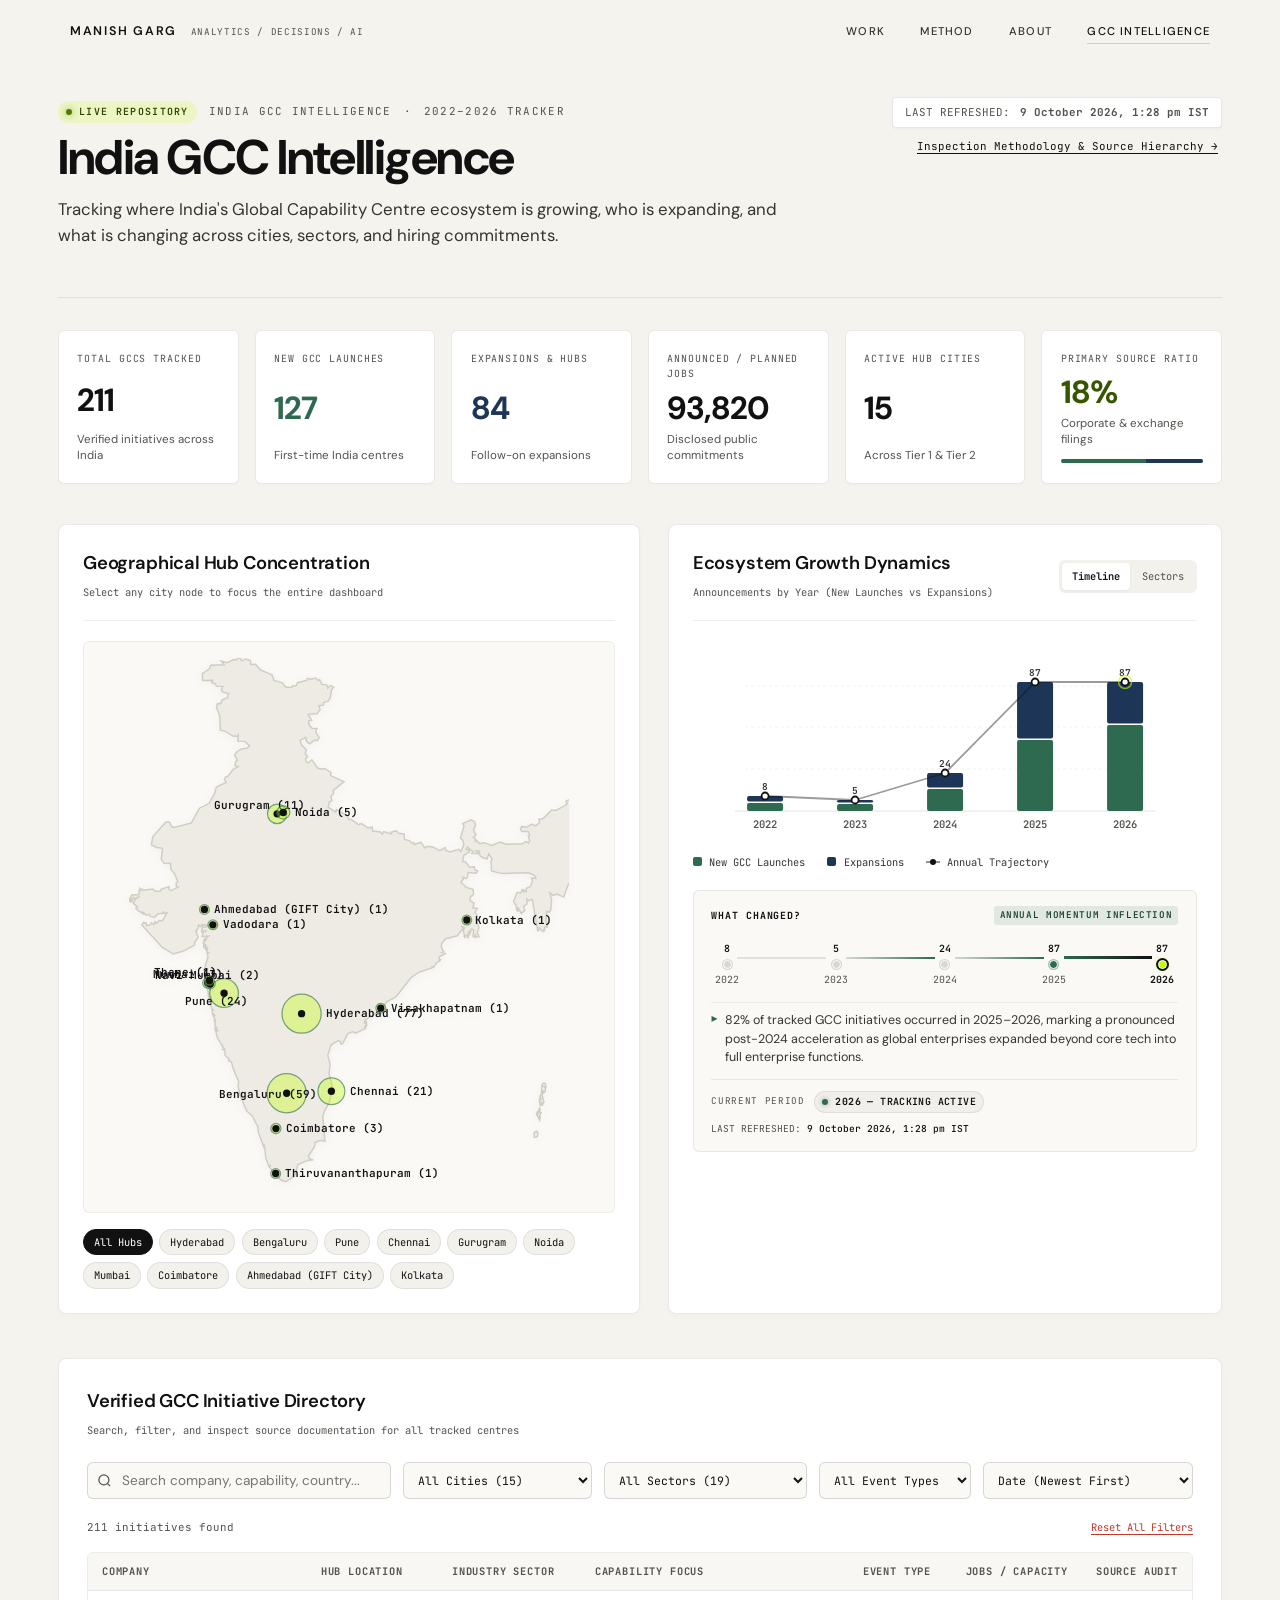
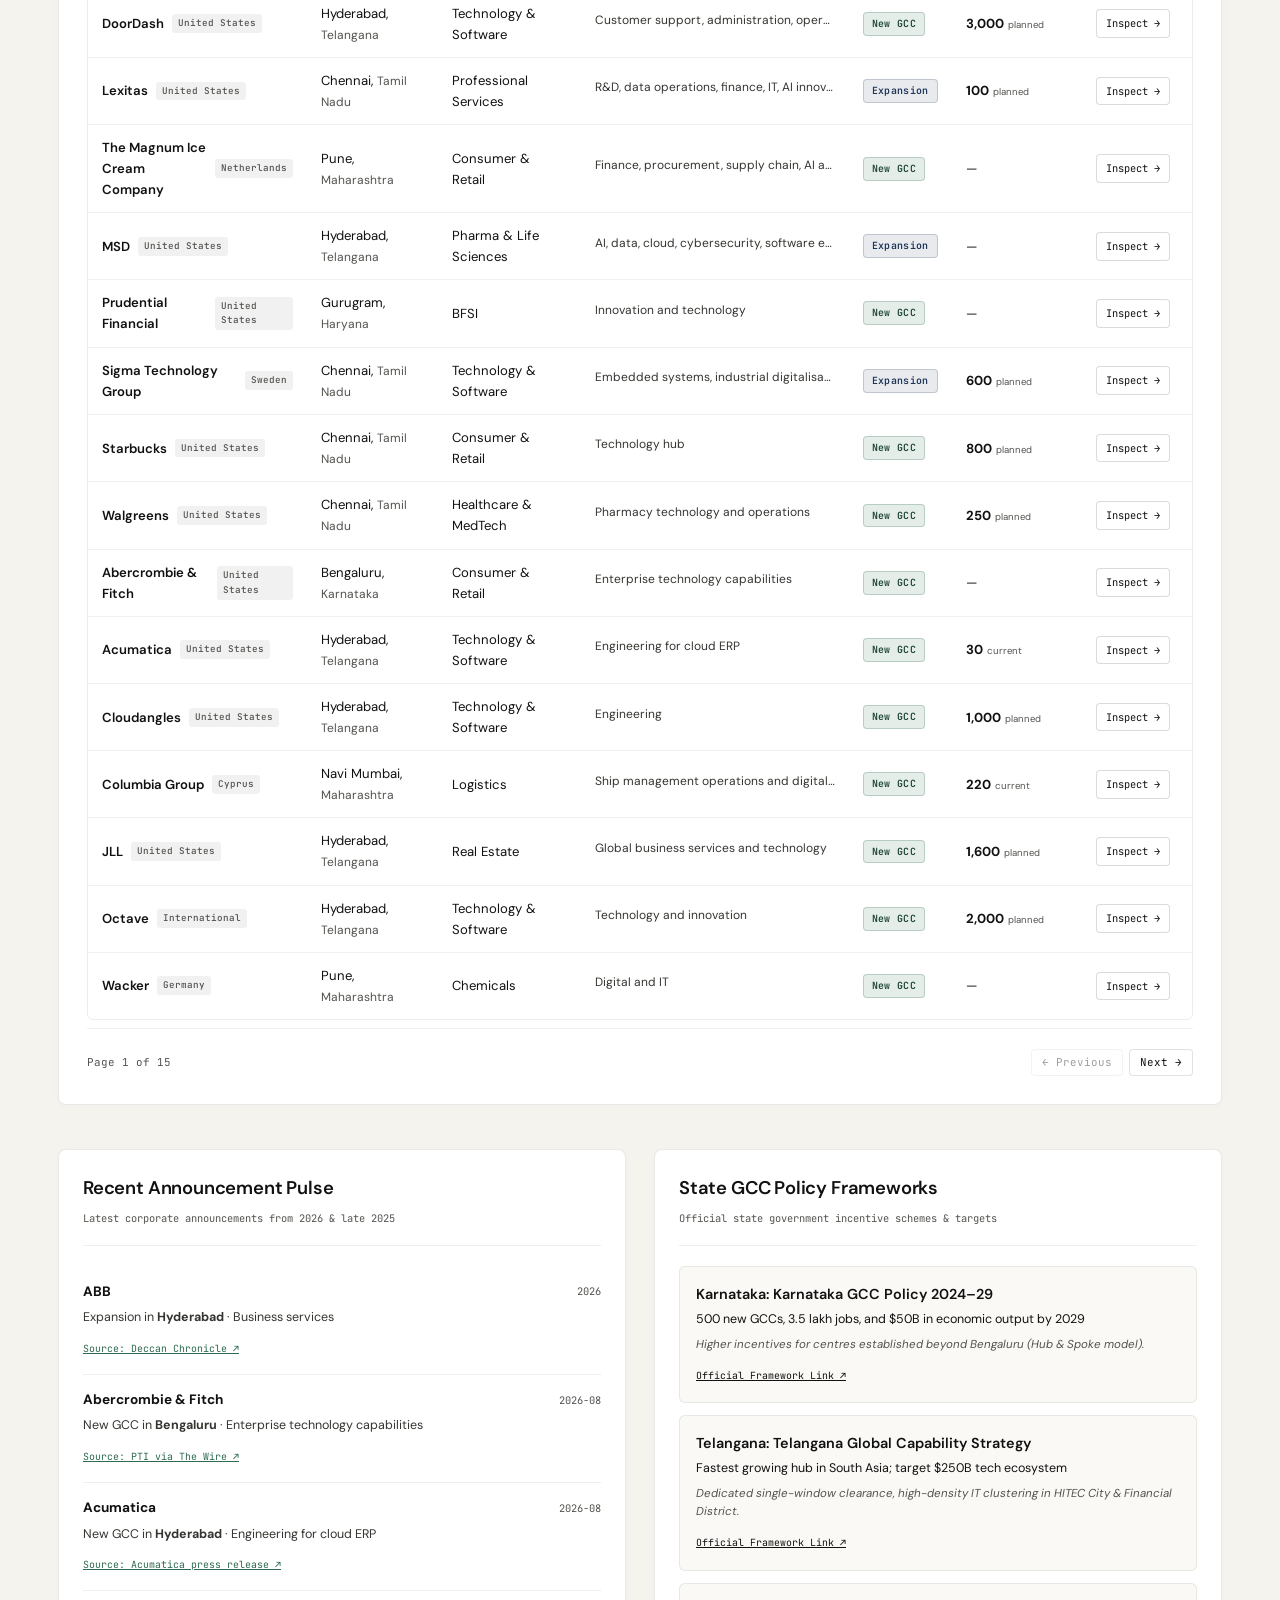
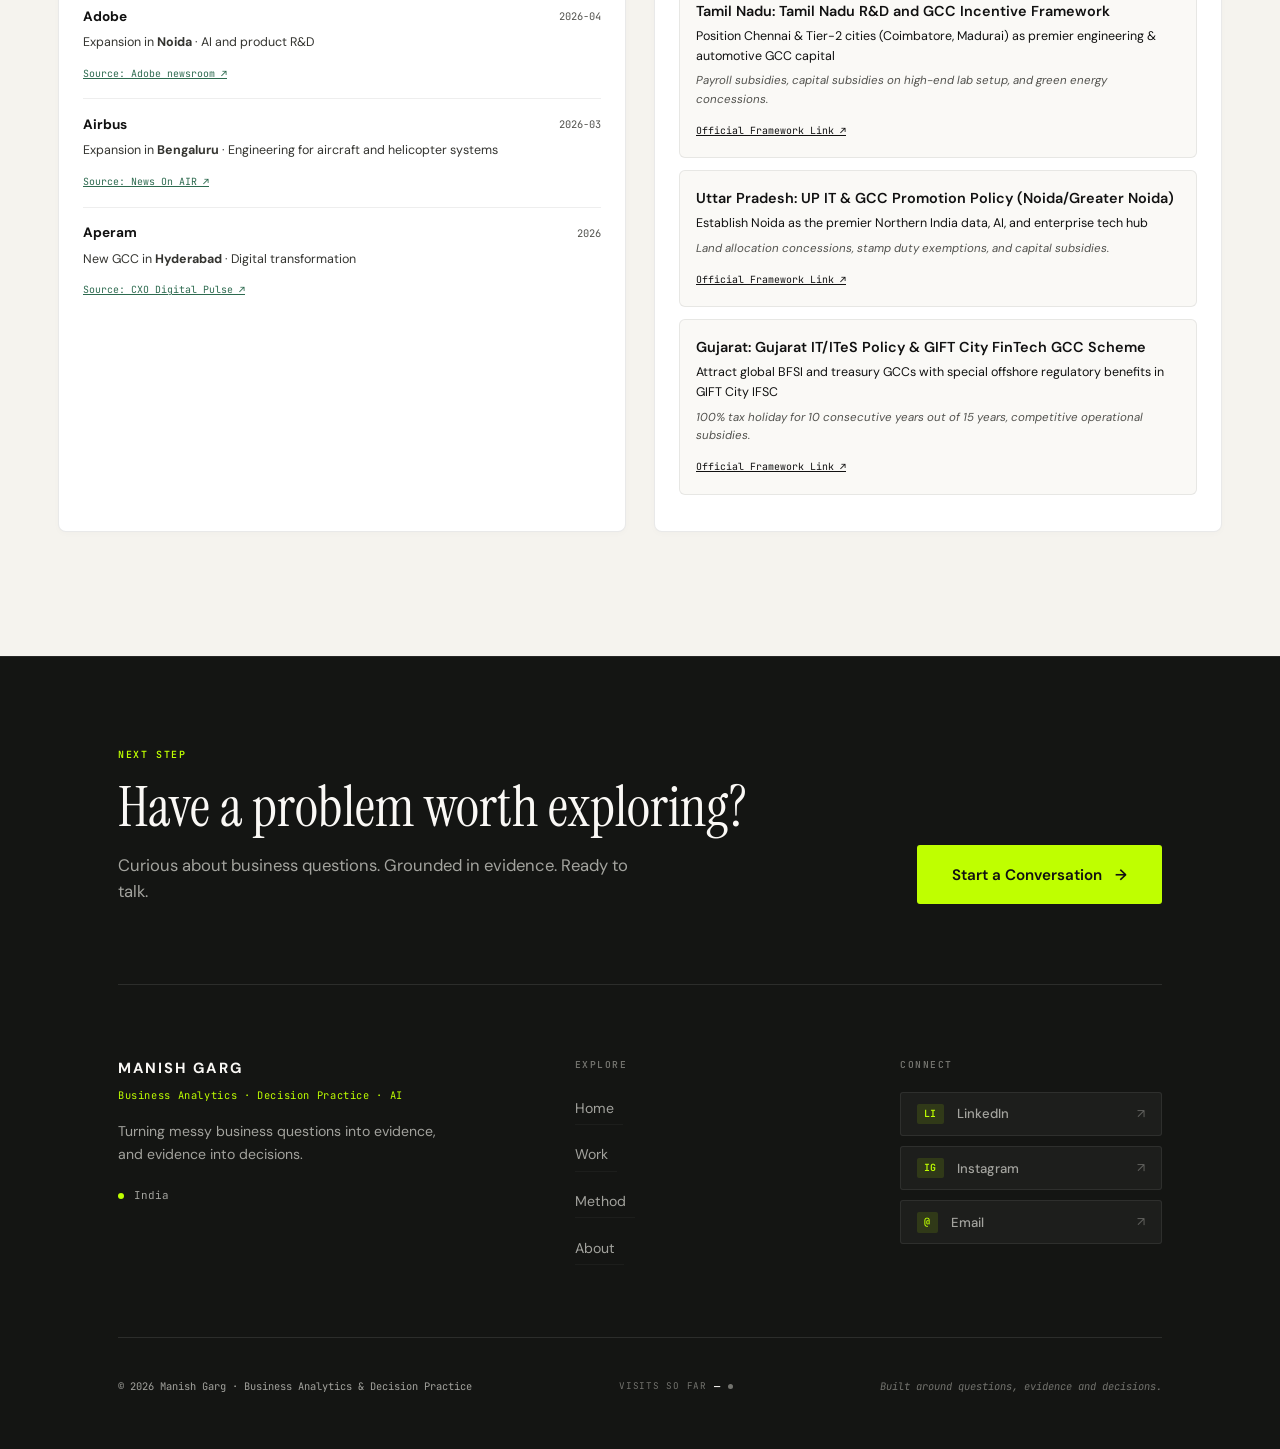
==== commit 3898442a: "Fix GCC Tracker refresh timestamp formatting with IST time and automated workflow sync" ====
--- a/gcc-tracker/index.html
+++ b/gcc-tracker/index.html
@@ -67,7 +67,7 @@
                     <div class="gcc-header-meta">
                         <div class="gcc-refresh-badge">
                             <span>LAST REFRESHED:</span>
-                            <strong id="gccRefreshDate">8 October 2026</strong>
+                            <strong id="gccRefreshDate">9 October 2026, 1:24 pm IST</strong>
                         </div>
                         <button type="button" class="gcc-transparency-btn" id="gccOpenMethodBtn">
                             Inspection Methodology & Source Hierarchy →
--- a/gcc-tracker/gcc-tracker.css
+++ b/gcc-tracker/gcc-tracker.css
@@ -1212,23 +1212,59 @@
     line-height: 1.5;
 }
 
+.gcc-modal-actions {
+    display: flex;
+    flex-wrap: wrap;
+    align-items: center;
+    gap: 0.65rem;
+    margin-top: 0.65rem;
+}
+
 .gcc-source-link-btn {
     display: inline-flex;
     align-items: center;
-    gap: 0.5rem;
-    padding: 10px 16px;
+    gap: 0.45rem;
+    padding: 8px 14px;
     background: #111111;
     color: #FFFFFF;
-    border-radius: 6px;
-    font-family: var(--mono, monospace);
-    font-size: 0.75rem;
+    border-radius: 5px;
+    font-family: var(--mono, monospace);
+    font-size: 0.72rem;
     text-decoration: none;
-    margin-top: 0.5rem;
     transition: background 0.2s;
 }
 
 .gcc-source-link-btn:hover {
     background: #2D6A4F;
+}
+
+.gcc-career-link-btn {
+    display: inline-flex;
+    align-items: center;
+    gap: 0.45rem;
+    padding: 7px 13px;
+    background: transparent;
+    color: var(--ink, #111111);
+    border: 1px solid rgba(17, 17, 17, 0.2);
+    border-radius: 5px;
+    font-family: var(--mono, monospace);
+    font-size: 0.72rem;
+    font-weight: 500;
+    text-decoration: none;
+    letter-spacing: 0.02em;
+    transition: all 0.2s;
+}
+
+.gcc-career-link-btn:hover {
+    background: #FFFFFF;
+    border-color: #111111;
+    color: #111111;
+    box-shadow: 0 2px 6px rgba(0, 0, 0, 0.06);
+}
+
+.gcc-career-link-btn:focus-visible {
+    outline: 2px solid #2D6A4F;
+    outline-offset: 2px;
 }
 
 /* Secondary Panels: Policy Matrix & Recent Stream */
